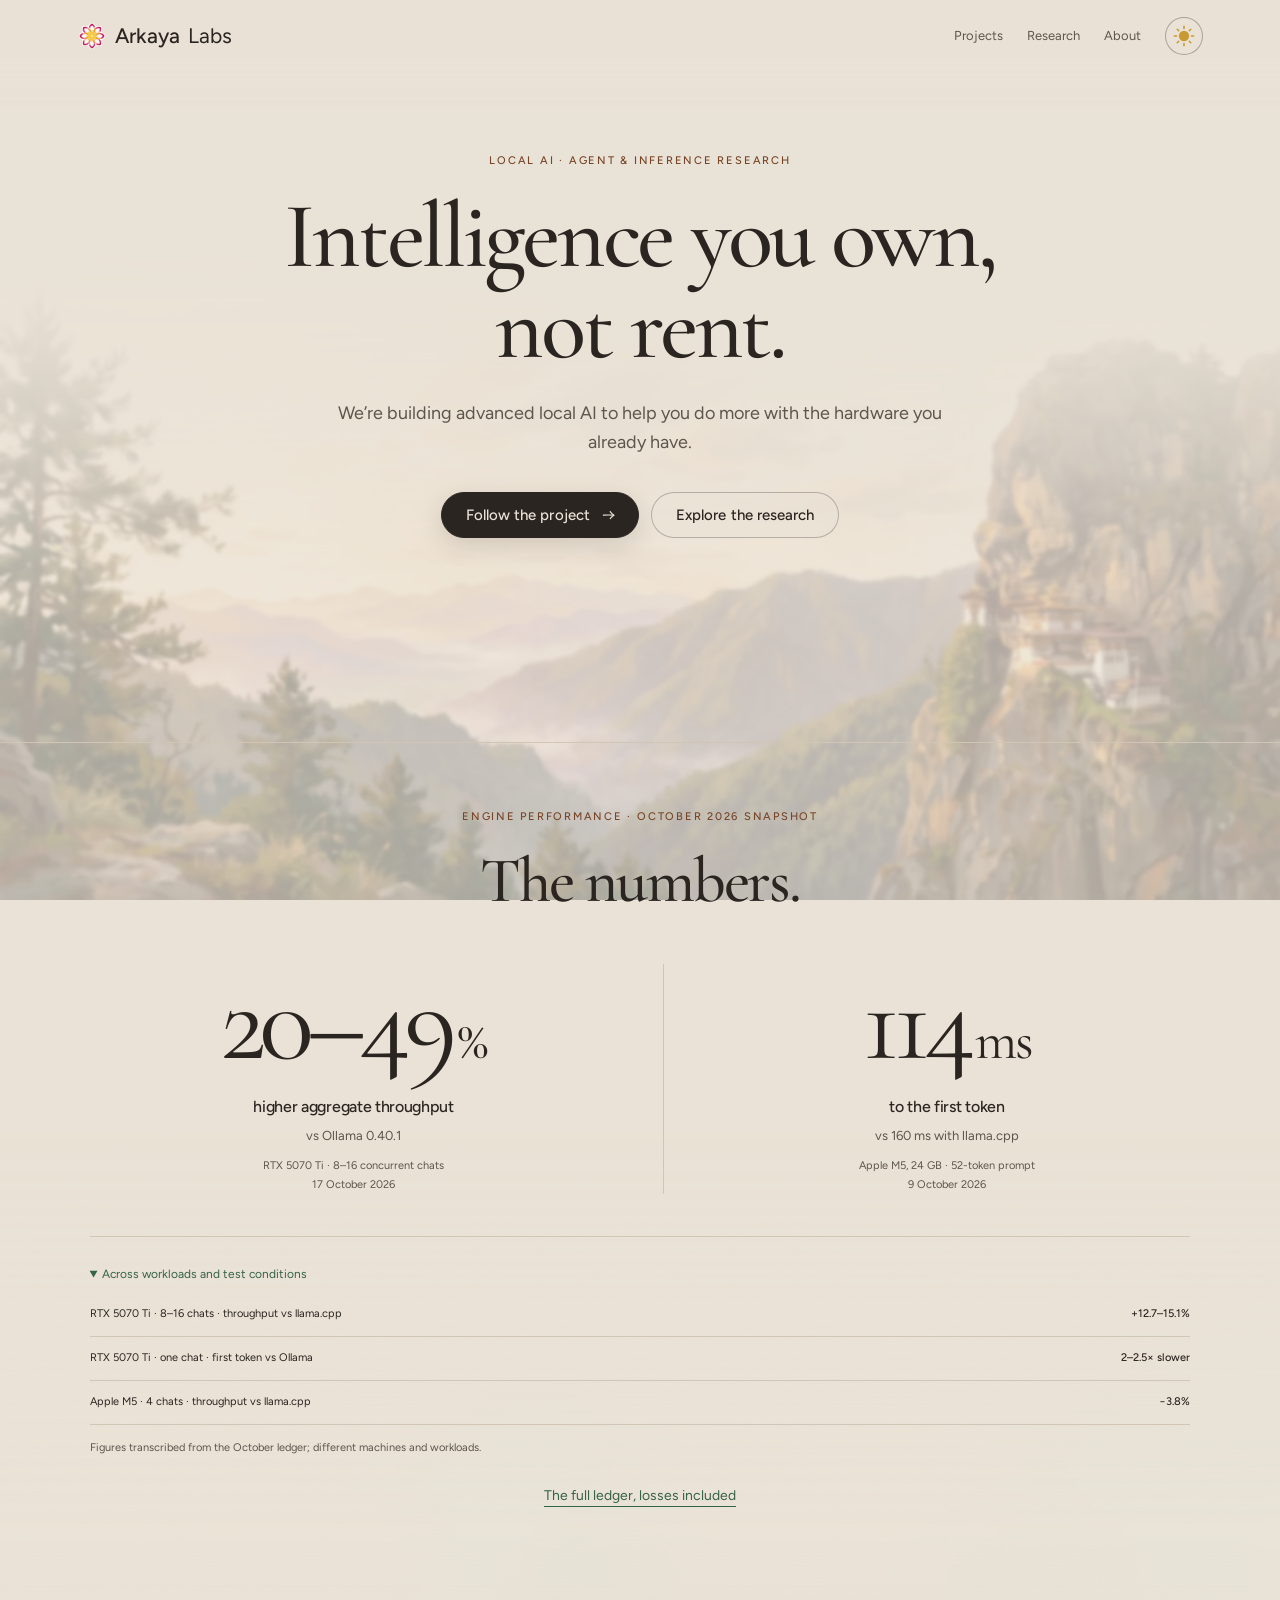
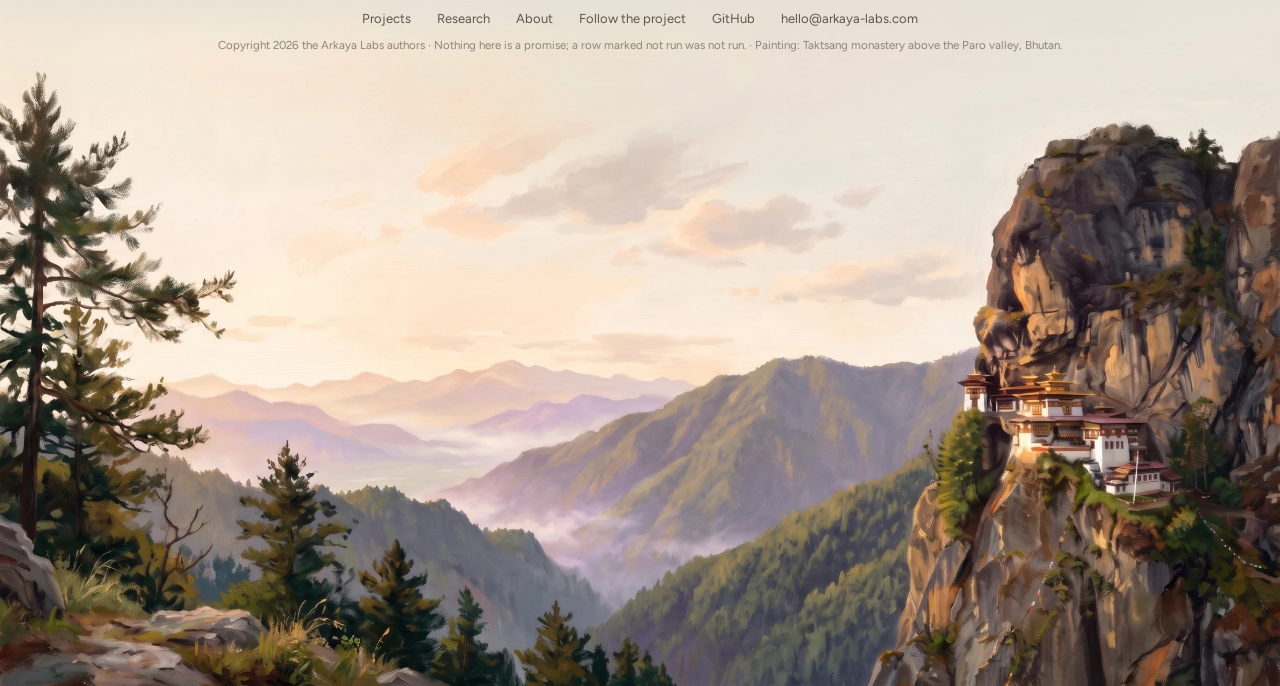
==== index.html @ a589c0db "The arkaya-labs.com site" ====
<!doctype html>
<html lang="en" class="page-paro">
<head>
<meta charset="utf-8">
<meta name="viewport" content="width=device-width,initial-scale=1">
<meta name="theme-color" content="#f3ebdc">
<meta name="description" content="Arkaya Labs builds efficient, advanced local AI: Iris, a personal agent, and vivace, the engine that runs it on the computer you already own.">
<title>Arkaya Labs — Intelligence you own, not rent.</title>
<link rel="icon" href="assets/favicon.svg" type="image/svg+xml">
<link rel="preconnect" href="https://fonts.googleapis.com">
<link rel="preconnect" href="https://fonts.gstatic.com" crossorigin>
<link href="https://fonts.googleapis.com/css2?family=Cormorant+Garamond:wght@400;500;600&family=Figtree:wght@400;500;600&family=JetBrains+Mono:wght@400;500&display=swap" rel="stylesheet">
<script src="theme.js"></script>
<link rel="preload" as="image" href="assets/paro.small.webp">
<link rel="preload" as="image" href="assets/paro.night.small.webp">
<link rel="stylesheet" href="styles.css">
<script src="site.js" defer></script>
</head>
<body>
<div id="arkaya-site">
<div class="ark-page">
<div class="ark-landscape" aria-hidden="true"><div class="ark-landscape-image ark-landscape-day"></div><div class="ark-landscape-image ark-landscape-night"></div></div>
<div class="ark-wash" aria-hidden="true"></div>
<div class="ark-content">
<header class="ark-header">
  <a class="ark-brand" href="index.html" aria-label="Arkaya Labs, home"><span class="mkw"><img class="mk light" src="assets/mark.svg" alt=""><img class="mk dark" src="assets/mark-dark.svg" alt=""></span>Arkaya <span>Labs</span></a>
  <nav aria-label="Site"><a href="projects.html">Projects</a><a href="research.html">Research</a><a href="about.html">About</a><button class="theme" id="theme" type="button" aria-pressed="false" aria-label="Switch to dark mode"><svg viewBox="0 0 24 24" aria-hidden="true"><defs><mask id="bite"><rect width="24" height="24" fill="#fff"/><circle class="bite" cx="30" cy="4" r="7" fill="#000"/></mask></defs><g class="rays" stroke-linecap="round" fill="none"><path d="M12 1.5v2.4M12 20.1v2.4M1.5 12h2.4M20.1 12h2.4M4.6 4.6l1.7 1.7M17.7 17.7l1.7 1.7M19.4 4.6l-1.7 1.7M6.3 17.7l-1.7 1.7"/></g><circle class="disc" cx="12" cy="12" r="5.6" mask="url(#bite)"/></svg></button></nav>
</header>
<main>
<section class="ark-hero" id="ark-top">
  <div class="ark-hero-main">
    <div class="ark-eyebrow">LOCAL AI · AGENT &amp; INFERENCE RESEARCH</div>
    <h1>Intelligence you own,<br class="br-wide"> not rent.</h1>
    <p class="ark-intro">We’re building advanced local AI to help you do more with the hardware you already have.</p>
    <div class="ark-cta ark-cta-home"><a class="btn" href="projects.html#follow">Follow the project<svg class="btn-arrow" viewBox="0 0 24 24" aria-hidden="true"><path d="M4.5 12.2c4.4-.3 9-.3 13.8 0"/><path d="M13.6 7.4c1.4 1.9 3 3.5 4.9 4.8-1.9 1.2-3.5 2.8-4.9 4.6"/></svg></a><a class="btn ghost" href="research.html">Explore the research</a></div>
  </div>
</section>
<section class="ark-benchmarks" id="ark-performance" aria-labelledby="ark-performance-title">
  <div class="ark-eyebrow">ENGINE PERFORMANCE · OCTOBER 2026 SNAPSHOT</div>
  <h2 id="ark-performance-title">The numbers.</h2>
  <div class="ark-metrics">
    <div class="ark-metric">
      <div class="ark-value">20–49<span>%</span></div>
      <h3>higher aggregate throughput</h3>
      <p>vs Ollama 0.40.1</p>
      <div class="ark-condition">RTX 5070 Ti · 8–16 concurrent chats<br>17 October 2026</div>
    </div>
    <div class="ark-metric">
      <div class="ark-value">114<span>ms</span></div>
      <h3>to the first token</h3>
      <p>vs 160 ms with llama.cpp</p>
      <div class="ark-condition">Apple M5, 24 GB · 52-token prompt<br>9 October 2026</div>
    </div>
  </div>
  <details class="ark-conditions" open>
    <summary class="cursor-interaction">Across workloads and test conditions</summary>
    <div class="ark-result-row"><span>RTX 5070 Ti · 8–16 chats · throughput vs llama.cpp</span><strong>+12.7–15.1%</strong></div>
    <div class="ark-result-row"><span>RTX 5070 Ti · one chat · first token vs Ollama</span><strong>2–2.5× slower</strong></div>
    <div class="ark-result-row"><span>Apple M5 · 4 chats · throughput vs llama.cpp</span><strong>−3.8%</strong></div>
    <p class="ark-data-note">Figures transcribed from the October ledger; different machines and workloads.</p>
  </details>
  <a class="ark-more" href="research.html#ledger">The full ledger, losses included</a>
</section>
</main>
<footer class="ark-imprint">
  <a href="projects.html">Projects</a><a href="research.html">Research</a><a href="about.html">About</a><a href="projects.html#follow">Follow the project</a><a href="https://github.com/arkaya-labs">GitHub</a><a href="mailto:hello@arkaya-labs.com">hello@arkaya-labs.com</a>
  <p class="fine">Copyright 2026 the Arkaya Labs authors · Nothing here is a promise; a row marked not run was not run. · Painting: Taktsang monastery above the Paro valley, Bhutan.</p>
</footer>
<section class="ark-reveal" aria-label="Taktsang monastery above the Paro valley, Bhutan">
  <div class="ark-lead" aria-hidden="true"></div>
  <div class="ark-painting-pair">
    <img class="ark-final-painting ark-painting-day" src="assets/paro.webp" width="2576" height="1438" alt="A painting of Taktsang monastery clinging to a cliff above the Paro valley in Bhutan, pine forest and morning mist below, in soft daylight" loading="lazy" decoding="async" data-live="paro">
    <img class="ark-final-painting ark-painting-night" src="assets/paro.night.webp" width="2576" height="1438" alt="The same valley under a full moon, the monastery's windows lit and a river shining through the mist" loading="lazy" decoding="async" aria-hidden="true">
  </div>
</section>
</div>
</div>
</div>
</body>
</html>
---- styles.css ----
/* Arkaya Labs, take 10: take 7's layout and dimensions, take 9's UI and day/night machinery, three pages.
   One clock (--dusk) and one curve (--ease) turn everything between day and night. */
:root {
  color-scheme: light;
  --ark-paper: #f3ebdc;
  --ark-ink: #2a2521;
  --ark-muted: #5e554b;
  --ark-green: #356345;
  --ark-line: #d8cbb9;
  --ark-app: #fbf7ef;
  --ark-demo-scale: .85;
  --ark-sidebar: #eee6d8;
  --ark-current: #dedfc8;
  --ark-bubble: #eee7da;
  --ark-composer: #fffaf2;
  --ark-eyebrow: #784527;
  --ark-header: rgba(243,235,220,.89);
  --ark-hover: #e7ebdd;
  --dusk: 3.2s;
  --ease: cubic-bezier(.65,0,.35,1);
  --ink: var(--ark-ink);
  --paper: var(--ark-paper);
  --gold: #c99a33;
  /* take 9 tokens, used by its components below */
  --ink-2: var(--ark-muted); --ink-3: #8d8477; --rule: #dacfbd;
  --tile: #241e1a; --tile-ink: #f1e9da; --tile-ink-2: #b3a896; --tile-rule: #3a322b;
  --lotus: #b8275a; --keep: #3c7f55; --lose: #b8275a; --notrun: #8d8477;
  --display: 'Cormorant Garamond', Georgia, serif;
  --text: Figtree, Arial, sans-serif;
  --mono: 'JetBrains Mono', ui-monospace, SFMono-Regular, Menlo, monospace;
}
* { box-sizing: border-box; }
html { background: var(--ark-paper); scroll-padding-top: 90px; }
body { margin: 0; color: var(--ark-ink); font-family: Figtree, Arial, sans-serif; overflow-x: clip; }
button { font: inherit; color: inherit; cursor: pointer; }
button:focus-visible, summary:focus-visible { outline: 2px solid var(--ark-green); outline-offset: 5px; }
button { -webkit-tap-highlight-color: transparent; }
button, img { max-width: 100%; }
[hidden] { display: none !important; }
h1, h2, h3, p { margin: 0; }
h1, h2, h3 { color: var(--ark-ink); font-family: 'Cormorant Garamond', Georgia, serif; font-weight: 500; letter-spacing: -.035em; }
p { color: var(--ark-muted); }
.ark-page { position: relative; isolation: isolate; }
.ark-landscape, .ark-wash { position: fixed; inset: 0; pointer-events: none; }
.ark-landscape { transform: translateZ(0); }  /* its own GPU layer: scrolling never repaints the backdrop */
.ark-landscape { z-index: -2; }  /* the blur is baked into the *.small.webp backdrops: no live filter */
.ark-landscape-image {
  position: absolute; bottom: 0; width: 100%; aspect-ratio: 2576 / 1438;
  background: center bottom / 100% auto no-repeat;
  mask-image: linear-gradient(to bottom, transparent, #000 35%);
  -webkit-mask-image: linear-gradient(to bottom, transparent, #000 35%);
}
.ark-wash { z-index: -1; background: var(--ark-paper); opacity: .73; }
.ark-header {
  position: sticky; top: 0; z-index: 10; height: 72px; padding: 0 6%;
  display: flex; align-items: center; justify-content: space-between; gap: 16px;
  background: var(--ark-header);
  border-bottom: 1px solid var(--ark-line);
}
.ark-brand { padding: 6px 0; display: flex; align-items: center; gap: 8px; background: none; border: 0; font-size: 21px; font-weight: 500; white-space: nowrap; text-decoration: none; color: var(--ark-ink); }
.ark-brand .mkw { width: 30px; height: 30px; }
.ark-brand span { font-weight: 400; }
nav { display: flex; gap: 24px; }
nav a { padding: 12px 0; font-size: 13px; color: var(--ark-muted); text-decoration: none; white-space: nowrap; }
nav a:hover, nav a[aria-current] { color: var(--ark-ink); }
nav a[aria-current] { box-shadow: inset 0 -1.5px 0 var(--ark-green); }
.ark-hero { min-height: max(490px, calc(100svh - 230px)); padding: 80px 6% 90px; text-align: center; }
.ark-hero-main { max-width: 1100px; margin: auto; }
.ark-eyebrow { color: var(--ark-eyebrow); font-size: 11px; line-height: 1.7; letter-spacing: .16em; font-weight: 500; margin-bottom: 20px; }
h1 { font-size: clamp(54px, 7.3vw, 106px); line-height: .98; }
.ark-intro { max-width: 650px; margin: 25px auto 0; font-size: 18px; line-height: 1.6; }
.ark-demos { --ark-demo-width: calc((min(100vw,1400px) - 14vw) * .95 * var(--ark-demo-scale)); max-width: 1400px; margin: 0 auto; padding: 0 7% 100px; scroll-margin-top: 100px; }
.ark-gallery-nav { display: flex; align-items: center; justify-content: center; gap: 30px; flex-wrap: wrap; margin-bottom: 22px; }
.ark-task-tabs { display: flex; justify-content: center; gap: 30px; flex-wrap: wrap; }
.ark-task-tabs button { background: none; border: 0; border-bottom: 2px solid transparent; padding: 12px 0; font-size: 14px; white-space: nowrap; }
.ark-task-tabs button[aria-pressed=true] { border-bottom-color: var(--ark-green); color: var(--ark-green); }
.ark-task-tabs button:hover { color: var(--ark-green); }
.ark-carousel { position: relative; width: 100vw; margin-inline: calc(50% - 50vw); }
.ark-track {
  position: relative; display: flex; align-items: stretch; gap: clamp(18px,2vw,40px);
  overflow-x: auto; overflow-y: hidden; padding: 20px calc((100% - var(--ark-demo-width))/2) 32px;
  scroll-snap-type: x mandatory; overscroll-behavior-x: contain; scrollbar-width: none;
  touch-action: pan-x pan-y pinch-zoom; cursor: grab;
}
.ark-track::-webkit-scrollbar { display: none; }
.ark-track.is-dragging { scroll-snap-type: none; cursor: grabbing; user-select: none; }
.ark-slide { position: relative; flex: 0 0 var(--ark-demo-width); min-width: 0; min-height: calc(560px * var(--ark-demo-scale)); aspect-ratio: 16/10; scroll-snap-align: center; opacity: .2; transform: scale(.94); transform-origin: center; }
.ark-slide.is-active { opacity: 1; transform: none; }
.ark-carousel::before,.ark-carousel::after { content: ''; position: absolute; z-index: 2; top: 0; bottom: 0; width: clamp(22px,4vw,100px); pointer-events: none; }
.ark-carousel::before { left: 0; background: linear-gradient(to right,var(--ark-paper),transparent); }
.ark-carousel::after { right: 0; background: linear-gradient(to left,var(--ark-paper),transparent); }
.ark-arrows { position: absolute; inset: 20px 0 32px; z-index: 3; display: flex; align-items: center; justify-content: space-between; padding-inline: clamp(12px,1.3vw,30px); pointer-events: none; }
.ark-arrows button {
  display: grid; place-items: center; flex: 0 0 44px; width: 44px; height: 44px; pointer-events: auto;
  padding: 0; border: 1px solid var(--ark-line); border-radius: 50%;
  background: var(--ark-app); font-family: Arial, sans-serif; font-size: 23px;
  line-height: 1; letter-spacing: 0; transition: background-color .15s, border-color .15s;
}
.ark-arrows button span { display: block; line-height: 1; transform: translateY(-1px); }
.ark-arrows button:hover { background: var(--ark-hover); border-color: #a9b79d; }
.ark-media-stage { position: relative; height: 100%; touch-action: pan-x pan-y pinch-zoom; }
.ark-app {
  display: grid; grid-template-columns: 180px minmax(0,1fr); height: 100%; min-height: 0;
  background: var(--ark-app); border: 1px solid var(--ark-line); border-radius: 14px; overflow: hidden;
  box-shadow: 0 18px 48px rgba(69,48,22,.12), 0 3px 7px rgba(69,48,22,.06);
}
.ark-sidebar { position: relative; padding: 28px 16px; background: var(--ark-sidebar); border-right: 1px solid var(--ark-line); font-size: 12px; }
.ark-app-brand { font-size: 23px; font-weight: 500; margin: 0 8px 28px; }
.ark-new { padding: 12px 10px; background: var(--ark-app); border-radius: 7px; margin-bottom: 20px; }
.ark-sidebar-item { padding: 11px; margin-bottom: 3px; border-radius: 6px; }
.ark-current { background: var(--ark-current); }
.ark-sidebar-note { position: absolute; bottom: 22px; left: 27px; color: var(--ark-muted); font-size: 11px; }
.ark-conversation { display: flex; flex-direction: column; min-width: 0; padding: 28px 32px; }
.ark-app-top { display: flex; justify-content: space-between; align-items: center; gap: 10px; font-size: 18px; font-weight: 500; }
.ark-status { color: var(--ark-green); font-size: 12px; white-space: nowrap; }
.ark-status span { padding: 0 4px; }
.ark-attachment { font-size: 11px; color: var(--ark-muted); margin: 26px 0 16px; }
.ark-user-message { align-self: flex-end; max-width: 90%; padding: 13px 16px; background: var(--ark-bubble); border-radius: 12px; font-size: 14px; line-height: 1.5; }
.ark-assistant-label { color: var(--ark-green); font-size: 13px; margin: 25px 0 12px; }
.ark-activity { flex: 1; min-height: 145px; padding-left: 17px; border-left: 2px solid var(--ark-line); }
.ark-activity-title { font-size: 14px; font-weight: 500; margin: 2px 0 10px; }
.ark-demo-motion { display: block; width: 100%; max-width: 600px; height: auto; aspect-ratio: 600/144; object-fit: contain; object-position: left; }
.ark-activity-detail { font-size: 11px; color: var(--ark-muted); margin: 11px 0; }
.ark-composer { display: flex; align-items: center; gap: 12px; padding: 13px 16px; margin-top: 22px; border: 1px solid var(--ark-line); border-radius: 28px; background: var(--ark-composer); font-size: 13px; color: var(--ark-muted); }
.ark-composer span:last-child { margin-left: auto; color: var(--ark-green); font-size: 19px; }
.ark-recording { display: block; width: 100%; height: 100%; aspect-ratio: 16/10; object-fit: contain; background: var(--ark-app); border-radius: 14px; box-shadow: 0 18px 48px rgba(69,48,22,.12); }
.ark-video-start { position: absolute; inset: 50% auto auto 50%; transform: translate(-50%,-50%); padding: 12px 20px; background: var(--ark-app); border: 1px solid var(--ark-line); border-radius: 7px; }
.ark-caption { text-align: center; max-width: 700px; margin: 29px auto 0; }
.ark-caption h3 { font-size: 31px; line-height: 1.15; }
.ark-caption p { font-size: 14px; line-height: 1.6; margin-top: 10px; }
.ark-preview-note { text-align: center; color: var(--ark-muted); font-size: 11px; line-height: 1.6; margin-top: 17px; }
.ark-motion-toggle { display: block; margin: 9px auto 0; border: 0; border-bottom: 1px solid currentColor; padding: 3px 0; background: none; font-size: 11px; color: var(--ark-muted); }
.ark-benchmarks { max-width: 1400px; margin: 0 auto; padding: 65px 7% 82px; border-top: 1px solid rgba(137,117,84,.3); text-align: center; scroll-margin-top: 90px; }
h2 { font-size: clamp(42px,5vw,66px); line-height: 1.05; }
.ark-metrics { display: grid; grid-template-columns: 1fr 1fr; gap: 45px; margin-top: 50px; }
.ark-metric + .ark-metric { border-left: 1px solid var(--ark-line); padding-left: 40px; }
.ark-value { font-family: 'Cormorant Garamond',Georgia,serif; font-size: clamp(80px,9vw,130px); line-height: 1; letter-spacing: -.06em; white-space: nowrap; margin-bottom: 18px; }
.ark-value span { font-size: .48em; margin-left: 6px; letter-spacing: -.04em; }
.ark-metric h3 { font-family: Figtree,Arial,sans-serif; font-size: 16px; letter-spacing: -.02em; }
.ark-metric p { font-size: 13px; line-height: 1.5; margin: 10px 0; }
.ark-condition { color: var(--ark-muted); font-size: 11px; line-height: 1.75; }
.ark-conditions { text-align: left; margin-top: 42px; padding-top: 18px; border-top: 1px solid var(--ark-line); font-size: 11px; line-height: 1.7; }
.ark-conditions summary { color: var(--ark-green); font-size: 12px; padding: 9px 0; cursor: pointer; }
.ark-result-row { display: flex; justify-content: space-between; gap: 20px; padding: 12px 0; border-bottom: 1px solid var(--ark-line); }
.ark-result-row strong { font-weight: 500; white-space: nowrap; }
.ark-data-note { font-size: 11px; line-height: 1.7; margin-top: 14px; }
/* Preserve the wide view on every screen: no cover crop or fixed-height zoom. */
.ark-reveal { position: relative; margin: 0; padding: 0; line-height: 0; }
.ark-painting-pair {
  position: relative;
  mask-image: linear-gradient(to bottom, transparent 0%, rgba(0,0,0,.72) 16%, #000 35%);
  -webkit-mask-image: linear-gradient(to bottom, transparent 0%, rgba(0,0,0,.72) 16%, #000 35%);
}
.ark-final-painting { display: block; width: 100%; height: auto; object-fit: contain; }
.ark-painting-night { position: absolute; inset: 0; height: 100%; opacity: 0; }

.ark-sr-only { position: absolute; width: 1px; height: 1px; padding: 0; margin: -1px; overflow: hidden; clip-path: inset(50%); white-space: nowrap; border: 0; }
@media(min-width:1700px) { .ark-hero { padding-top: 110px; } }
/* Slightly smaller laptop frame; restrained growth on wider browser windows.
   Explicit width avoids viewport-relative padding shrinking a capped demo. */
@media(min-width:1600px) {
  .ark-demos { --ark-demo-width: calc(clamp(1120px,calc(80vw - 160px),1900px) * var(--ark-demo-scale)); width: var(--ark-demo-width); max-width: none; padding-inline: 0; }
  .ark-app { grid-template-columns: clamp(180px,11.25vw,288px) minmax(0,1fr); }
  .ark-sidebar { padding: clamp(28px,1.75vw,44px) clamp(16px,1vw,25px); font-size: clamp(12px,.75vw,17px); }
  .ark-app-brand { font-size: clamp(23px,1.4375vw,32px); }
  .ark-sidebar-item { padding: clamp(11px,.6875vw,16px); }
  .ark-sidebar-note { font-size: clamp(11px,.6875vw,14px); }
  .ark-conversation { padding: clamp(28px,1.75vw,44px) clamp(32px,2vw,51px); }
  .ark-app-top { font-size: clamp(18px,1.125vw,28px); }
  .ark-status { font-size: clamp(12px,.75vw,17px); }
  .ark-attachment,.ark-activity-detail { font-size: clamp(11px,.6875vw,15px); }
  .ark-user-message,.ark-activity-title { font-size: clamp(14px,.875vw,20px); }
  .ark-assistant-label,.ark-composer { font-size: clamp(13px,.8125vw,18px); }
  .ark-demo-motion { max-width: clamp(600px,37.5vw,960px); }
  .ark-task-tabs { gap: clamp(30px,1.875vw,48px); }
  .ark-task-tabs button { font-size: clamp(14px,.875vw,17px); }
  .ark-arrows button { width: clamp(40px,2.5vw,48px); height: clamp(40px,2.5vw,48px); flex-basis: clamp(40px,2.5vw,48px); font-size: clamp(23px,1.4375vw,29px); }
  .ark-caption h3 { font-size: clamp(31px,1.9375vw,40px); }
  .ark-caption p { font-size: clamp(14px,.875vw,17px); }
}
@media(max-width:760px) {
  .ark-header { height: 64px; padding: 0 5%; }
  .ark-brand { font-size: 17px; gap: 5px; }
  .ark-brand .mkw { width: 25px; height: 25px; }
  nav { gap: 15px; }
  nav a { font-size: 12px; }
  .ark-hero { min-height: max(470px,calc(100svh - 240px)); padding: 70px 6% 75px; }
  .ark-hero .ark-eyebrow { max-width: 280px; margin: 0 auto 20px; font-size: 10px; }
  .ark-intro { max-width: 500px; font-size: 15px; }
  .ark-intro br { display: none; }
  .ark-demos { --ark-demo-width: 82vw; padding: 0 6% 80px; }
  .ark-track { gap: 14px; }
  .ark-slide { min-height: 500px; }
  .ark-arrows { padding-inline: 6px; }
  .ark-gallery-nav { gap: 10px 22px; }
  .ark-task-tabs { gap: 19px; }
  .ark-task-tabs button { font-size: 12px; }
  .ark-arrows button { width: 44px; height: 44px; flex-basis: 44px; }
  .ark-app { grid-template-columns: 1fr; }
  .ark-sidebar { display: none; }
  .ark-conversation { padding: 23px 20px; }
  .ark-demo-motion { min-height: 105px; }
  .ark-caption h3 { font-size: 28px; }
  .ark-benchmarks { padding: 55px 6% 60px; }
  .ark-metrics { gap: 30px; }
  .ark-metric + .ark-metric { padding-left: 25px; }
  .ark-value { font-size: 82px; }
}
@media(max-width:650px) {
  .ark-metrics { grid-template-columns: 1fr; gap: 32px; margin-top: 35px; }
  .ark-metric + .ark-metric { padding: 30px 0 0; border-left: 0; border-top: 1px solid var(--ark-line); }
  .ark-value { font-size: 100px; }
  .ark-result-row { flex-direction: column; gap: 4px; }
  .ark-task-tabs { gap: 15px; }
  .ark-user-message { max-width: 100%; font-size: 13px; }
}
@media(prefers-reduced-motion:reduce) {
  *, *::before, *::after { scroll-behavior: auto !important; transition: none !important; }
}

/* Take 9's theme control; take 7's structure and dimensions remain above. */
.theme{display:grid;place-items:center;width:38px;height:38px;border-radius:50%;border:1px solid color-mix(in srgb,var(--ink) 35%,transparent);background:color-mix(in srgb,var(--paper) 55%,transparent);padding:0;margin:0;cursor:pointer;flex:none;color:var(--ink)}
.theme:hover{border-color:var(--ink)}
.theme svg{width:22px;height:22px;display:block;overflow:visible;transform:rotate(0deg);transition:transform var(--dusk) var(--ease)}
.theme .disc{fill:var(--gold)}
.theme .bite{cx:30px;cy:4px;transition:cx var(--dusk) var(--ease),cy var(--dusk) var(--ease)}
.theme .rays{stroke:var(--gold);stroke-width:1.7;transform-origin:12px 12px;transform:scale(1);opacity:1;transition:transform var(--dusk) var(--ease),opacity var(--dusk) var(--ease),stroke var(--dusk) var(--ease)}
.theme[aria-pressed="true"] svg{transform:rotate(25deg)}
.theme[aria-pressed="true"] .disc{fill:var(--ink)}
.theme[aria-pressed="true"] .bite{cx:16.5px;cy:9.5px}
.theme[aria-pressed="true"] .rays{transform:scale(.3);opacity:0}

:root[data-theme="dark"] {
  color-scheme: dark;
  --ark-paper: #0e1322;
  --ark-ink: #ece6d8;
  --ark-muted: #bdb5a6;
  --ark-green: #91c8ac;
  --ark-line: #354158;
  --ark-app: #171e2c;
  --ark-sidebar: #121927;
  --ark-current: #293b3b;
  --ark-bubble: #263144;
  --ark-composer: #1c2838;
  --ark-eyebrow: #d9b382;
  --ark-header: rgba(14,19,34,.89);
  --ark-hover: #2a3c3c;
  --gold: #e2b64e;
  --ink-3: #847d72; --rule: #283152;
  --tile: #090c17; --tile-ink: #ece6d8; --tile-ink-2: #a9a294; --tile-rule: #232a42;
  --lotus: #ec6a9c; --keep: #6fbf8a; --lose: #ec6a9c;
}
nav { align-items: center; }
.ark-landscape-night { opacity: 0; }
:root[data-theme="dark"] .ark-landscape-night,
:root[data-theme="dark"] .ark-painting-night { opacity: 1; }
.ark-landscape-night, .ark-painting-night { transition: opacity var(--dusk) var(--ease); }
html, body, h1, h2, h3, p, .ark-header, .ark-wash, .ark-eyebrow,
.ark-arrows button, .ark-app, .ark-sidebar, .ark-new, .ark-current,
.ark-user-message, .ark-composer, .ark-status, .ark-attachment,
.ark-assistant-label, .ark-activity, .ark-activity-detail, .ark-sidebar-note,
.ark-preview-note, .ark-motion-toggle, .ark-condition, .ark-conditions,
.ark-result-row, .ark-metric, .ark-benchmarks, .ark-task-tabs button,
.ark-video-start, .ark-recording, .theme {
  transition: color var(--dusk) var(--ease), background-color var(--dusk) var(--ease), border-color var(--dusk) var(--ease);
}
:root.still *, :root.still *::before, :root.still *::after { transition: none !important; }
@media(max-width:420px) {
  .ark-header { gap: 10px; padding-inline: 4%; }
  .ark-header nav { gap: 12px; }
  .ark-brand { font-size: 18px; gap: 5px; }
  .ark-brand .mkw { width: 26px; height: 26px; }
  .theme { width: 36px; height: 36px; }
}
@media(prefers-reduced-motion:reduce) {
  *, *::before, *::after { transition: none !important; }
}

/* ───────────────────────── Take 10 additions ───────────────────────── */
html { scroll-behavior: smooth; }
a { color: inherit; text-decoration-thickness: 1px; text-underline-offset: .18em; }
code { font-family: var(--mono); font-size: .82em; }
.num { font-variant-numeric: tabular-nums; }

/* Each page has its own painting pair: Paro (home), Ellora (projects), Delphi (research), Chittorgarh (about). */
.page-paro    .ark-landscape-day   { background-image: url('assets/paro.small.webp'); }
.page-paro    .ark-landscape-night { background-image: url('assets/paro.night.small.webp'); }
.page-delphi  .ark-landscape-day   { background-image: url('assets/delphi.small.webp'); }
.page-delphi  .ark-landscape-night { background-image: url('assets/delphi.night.small.webp'); }
.page-chittor .ark-landscape-day   { background-image: url('assets/chittor.small.webp'); }
.page-chittor .ark-landscape-night { background-image: url('assets/chittor.night.small.webp'); }
.page-ellora  .ark-landscape-day   { background-image: url('assets/ellora.small.webp'); }
.page-ellora  .ark-landscape-night { background-image: url('assets/ellora.night.small.webp'); }
/* the closing painting: take 9's living canvas sits over the two stills once WebGL has drawn a frame */
.ark-live { position: absolute; inset: 0; width: 100%; height: 100%; opacity: 0; transition: opacity 1.2s ease; }
.ark-live.on { opacity: 1; }

/* Header: take 9's brand (the mark swaps to its dark-paper version at night) and page links, in take 7's bar. */
.ark-brand .mkw { position: relative; display: block; flex: none; }
.ark-brand .mk { position: absolute; inset: 0; width: 100%; height: 100%; transition: opacity var(--dusk) var(--ease); }
.ark-brand .mk.dark { opacity: 0; }
:root.night .ark-brand .mk.light { opacity: 0; }
:root.night .ark-brand .mk.dark { opacity: 1; }
.ark-header { transition: border-color .3s ease, background-color var(--dusk) var(--ease); }
nav a { transition: color .2s ease; }

/* Hero additions: the mission line and take 9's buttons. */
.ark-intro b { color: var(--ark-ink); font-weight: 500; }
.ark-mission { margin: 16px auto 0; font-size: 18px; color: var(--ark-ink); }
.ark-cta { display: flex; gap: 10px; margin-top: 30px; flex-wrap: wrap; justify-content: center; }
.btn { display: inline-block; padding: 10px 18px; border-radius: 999px; font-size: 14.5px; font-weight: 500; text-decoration: none; border: 1px solid var(--ark-ink); background: var(--ark-ink); color: var(--ark-paper); cursor: pointer; font-family: var(--text); }
.btn.ghost { background: transparent; color: var(--ark-ink); border-color: color-mix(in srgb, var(--ark-ink) 45%, transparent); }
.btn.ghost:hover { border-color: var(--ark-ink); }
.ark-hero.short { min-height: max(400px, calc(62svh - 72px)); }

/* Sections in take 7's rhythm: a centered head, then the content. */
.ark-section { max-width: 1240px; margin: 0 auto; padding: 72px 6% 88px; border-top: 1px solid rgba(137,117,84,.3); scroll-margin-top: 90px; }
.ark-section.first { border-top: 0; padding-top: 0; }
.ark-head { text-align: center; max-width: 780px; margin: 0 auto 48px; }
.ark-head .lede { margin: 16px auto 0; }
.lede { color: var(--ark-muted); font-size: 17px; line-height: 1.6; max-width: 56ch; }
.ark-more { display: inline-block; margin-top: 26px; color: var(--ark-green); font-size: 14px; text-decoration: none; border-bottom: 1px solid currentColor; padding-bottom: 2px; }
.ark-benchmarks .ark-more { margin-top: 30px; }

/* Products (take 9) */
.products { display: grid; }
.product { display: grid; grid-template-columns: minmax(0,5fr) minmax(0,7fr); gap: clamp(28px,5vw,72px); padding: clamp(34px,4vw,52px) 0; border-top: 1px solid color-mix(in srgb, var(--ark-ink) 55%, transparent); align-items: start; scroll-margin-top: 90px; }
.product .kind { display: block; font-family: var(--mono); font-size: 11px; letter-spacing: .12em; text-transform: uppercase; color: var(--ark-eyebrow); margin-bottom: 10px; }
.product h3 { font-size: clamp(34px,3.4vw,46px); line-height: 1.05; }
.product .name p { margin-top: 14px; font-size: 16px; line-height: 1.6; max-width: 40ch; }
.product .name a { display: inline-block; margin-top: 16px; font-size: 15px; font-weight: 500; color: var(--ark-green); }
.spec { margin: 0; padding: 0; display: grid; font-size: 15px; line-height: 1.55; }
.spec div { display: grid; grid-template-columns: 8em minmax(0,1fr); gap: 12px; padding: 10px 0; border-top: 1px solid var(--ark-line); }
.spec div:first-child { border-top: 0; padding-top: 4px; }
.spec dt { color: var(--ink-3); }
.spec dd { margin: 0; color: var(--ark-ink); }

/* The stack (take 9): five painted slabs that arrive condensed as the mark and open out. */
.stackgrid { display: grid; grid-template-columns: minmax(0,7fr) minmax(0,5fr); gap: clamp(28px,5vw,72px); align-items: center; }
.stackfig { position: relative; }
.stack { width: 100%; height: auto; display: block; overflow: visible; --paper: var(--ark-paper); --l0:#F0DFC0; --l1:#E6C4A0; --l2:#CF9470; --l3:#9AA468; --l4:#7A5A42; --edge:#5A4330; --gold:#C99A33; --line:#6B5440; }
:root.night .stack { --l0:#55608A; --l1:#44507A; --l2:#6E5A6A; --l3:#4F6A5E; --l4:#3C3448; --edge:#C9C0B0; --gold:#E2B64E; --line:#9A94A8; }
.stack .top { stroke: var(--edge); stroke-width: 1.2; transition: fill var(--dusk) var(--ease), stroke var(--dusk) var(--ease); }
.stack .side { stroke: var(--edge); stroke-width: 1; transition: fill var(--dusk) var(--ease), stroke var(--dusk) var(--ease); }
.stack .l0 .top{fill:var(--l0)}.stack .l1 .top{fill:var(--l1)}.stack .l2 .top{fill:var(--l2)}.stack .l3 .top{fill:var(--l3)}.stack .l4 .top{fill:var(--l4)}
.stack .l0 .side{fill:color-mix(in srgb,var(--l0) 70%,#000)}.stack .l1 .side{fill:color-mix(in srgb,var(--l1) 70%,#000)}.stack .l2 .side{fill:color-mix(in srgb,var(--l2) 70%,#000)}.stack .l3 .side{fill:color-mix(in srgb,var(--l3) 70%,#000)}.stack .l4 .side{fill:color-mix(in srgb,var(--l4) 70%,#000)}
.stack .side.right { filter: brightness(.86); }
.stack .brush { stroke: #fff; stroke-opacity: .22; stroke-width: 5; stroke-linecap: round; }
.stack .l4 .brush, .stack .l3 .brush { stroke-opacity: .14; }
.stack .inner { fill: none; stroke: var(--gold); stroke-width: 1.4; stroke-dasharray: 3 4; }
.stack .tie, .stack .spine { stroke: var(--line); stroke-width: 1.2; }
.stack .dot { fill: var(--line); }
.stack .loop { stroke: var(--line); stroke-width: 1.6; stroke-dasharray: 480; stroke-dashoffset: 480; transition: stroke-dashoffset 1.6s var(--ease) 1s, stroke var(--dusk) var(--ease); }
.stack.open .loop { stroke-dashoffset: 0; }
.stack .name { font: 600 17px var(--text); fill: var(--ark-ink); letter-spacing: -.01em; }
.stack .meta { font: 400 12.5px var(--mono); fill: var(--ink-3); letter-spacing: .02em; }
.stack .slab { transition: transform .9s var(--ease), opacity .7s var(--ease); will-change: transform; transform-origin: 250px 0; opacity: 0; }
.stack .slab .name, .stack .slab .meta, .stack .slab .tie, .stack .slab .spine, .stack .slab .dot { opacity: 0; transition: opacity .8s var(--ease), fill var(--dusk) var(--ease), stroke var(--dusk) var(--ease); }
.stack.open .slab .name, .stack.open .slab .meta, .stack.open .slab .tie, .stack.open .slab .spine, .stack.open .slab .dot { opacity: 1; }
.stack .l0{transform:translate(0,100px) scale(.55)}.stack .l1{transform:translate(0,200px) scale(.55)}.stack .l2{transform:translate(0,300px) scale(.55)}.stack .l3{transform:translate(0,400px) scale(.55)}.stack .l4{transform:translate(0,500px) scale(.55)}
.stack .mark { transform: translate(160px,240px) scale(1.8); transform-box: view-box; }
.stack .mark path, .stack .mark circle { transition: fill var(--dusk) var(--ease), stroke var(--dusk) var(--ease); }
.stack .petals { transform-origin: 50px 50px; transform-box: view-box; transition: opacity .7s var(--ease), transform .9s var(--ease); }
.stack.open .petals { opacity: 0; transform: scale(.6) rotate(20deg); }
.stack .sun { transform-origin: 50px 50px; transform-box: view-box; transition: transform 1.1s var(--ease); }
.stack.open .sun { transform: translate(-105.6px,-150px) scale(.75); }
.stack .sunrays { transform-origin: 50px 50px; transform-box: view-box; animation: sunspin 48s linear infinite; }
@keyframes sunspin { to { transform: rotate(360deg); } }
.stack .beam { stroke-width: 2.2; stroke-linecap: round; stroke-dasharray: 520; stroke-dashoffset: 520; opacity: 0; transition: stroke-dashoffset 1s var(--ease), opacity .4s ease, stroke var(--dusk) var(--ease); }
.stack .b0{stroke:var(--gold)}.stack .b1{stroke:color-mix(in srgb,var(--gold) 60%,var(--l1))}.stack .b2{stroke:var(--l2)}.stack .b3{stroke:var(--l3)}.stack .b4{stroke:color-mix(in srgb,var(--l4) 70%,var(--gold))}
.stack.open .beam { stroke-dashoffset: 0; opacity: .55; }
.stack.open .b0{transition-delay:.5s}.stack.open .b1{transition-delay:.65s}.stack.open .b2{transition-delay:.8s}.stack.open .b3{transition-delay:.95s}.stack.open .b4{transition-delay:1.1s}
.stack.open .slab { opacity: 1; }
.stack.open .l0{transform:translate(0,100px) scale(1);transition-delay:1.1s}.stack.open .l1{transform:translate(0,200px) scale(1);transition-delay:1.25s}.stack.open .l2{transform:translate(0,300px) scale(1);transition-delay:1.4s}.stack.open .l3{transform:translate(0,400px) scale(1);transition-delay:1.55s}.stack.open .l4{transform:translate(0,500px) scale(1);transition-delay:1.7s}
.stack.open .slab.off { opacity: .3; }
.stack .slab.off .name { fill: var(--ink-3); }
.fold { position: absolute; right: 0; bottom: -6px; font: 500 13px var(--text); color: var(--ark-muted); background: transparent; border: 1px solid color-mix(in srgb, var(--ark-ink) 30%, transparent); border-radius: 999px; padding: 6px 12px; }
.fold:hover { color: var(--ark-ink); border-color: var(--ark-ink); }
.tabs { display: flex; gap: 4px; flex-wrap: wrap; border-bottom: 1px solid var(--ark-line); margin-bottom: 22px; }
.tabs button { font: 500 15px var(--text); color: var(--ark-muted); background: transparent; border: 0; border-bottom: 2px solid transparent; padding: 8px 10px 10px; margin-bottom: -1px; transition: color .25s ease, border-color .25s ease; }
.tabs button:hover { color: var(--ark-ink); }
.tabs button[aria-selected="true"] { color: var(--ark-green); border-bottom-color: var(--ark-green); }
.tabpane h3 { font-family: var(--text); font-size: 20px; font-weight: 600; letter-spacing: 0; margin-bottom: 10px; }
.tabpane p { font-size: 16px; line-height: 1.6; max-width: 44ch; }
.tabpane .note-line { margin-top: 12px; font-size: 14.5px; color: var(--ink-3); }

/* Research notes (take 9) */
.notes h3 { font-size: 13px; font-family: var(--mono); font-weight: 400; letter-spacing: .12em; text-transform: uppercase; color: var(--ark-eyebrow); padding-bottom: 10px; border-bottom: 1px solid color-mix(in srgb, var(--ark-ink) 55%, transparent); }
.notes h3 + .note { border-top: 0; }
.notes .note + h3 { margin-top: 48px; }
.note { display: grid; grid-template-columns: 12em minmax(0,1fr); gap: 16px 32px; padding: 24px 0; border-top: 1px solid var(--ark-line); }
.note .when { font-family: var(--mono); font-size: 11.5px; letter-spacing: .1em; text-transform: uppercase; color: var(--ink-3); padding-top: 6px; }
.note h4 { margin: 0; font-family: var(--text); font-size: 19px; font-weight: 600; line-height: 1.3; color: var(--ark-ink); }
.note p { font-size: 15.5px; line-height: 1.6; max-width: 66ch; margin-top: 6px; }
.note .take { color: var(--ark-ink); font-weight: 500; }

/* How we work (take 9) */
.rules { display: grid; grid-template-columns: repeat(2,minmax(0,1fr)); gap: 20px 40px; max-width: 980px; margin: 0 auto; }
.rules blockquote { margin: 0; padding: 14px 0 0; border-top: 1px solid var(--ark-line); font-family: var(--display); font-size: 27px; font-weight: 500; line-height: 1.15; color: var(--ark-ink); }

/* The company (take 9) */
.company { display: grid; grid-template-columns: repeat(2,minmax(0,1fr)); gap: 0 clamp(28px,5vw,72px); }
.company div { padding: 24px 0; border-top: 1px solid var(--ark-line); }
.company h3 { font-family: var(--text); font-size: 18px; font-weight: 600; letter-spacing: 0; margin-bottom: 8px; }
.company p { font-size: 15.5px; line-height: 1.6; max-width: 46ch; }
.company p + p { margin-top: 8px; }
.company a { color: var(--ark-ink); }

/* Follow the project (Projects page; layout and form from take 9's early access) */
.register { display: grid; grid-template-columns: minmax(0,5fr) minmax(0,7fr); gap: clamp(28px,5vw,72px); align-items: start; }
.register h2 { font-size: clamp(38px,4.2vw,56px); }
.signup { display: grid; gap: 8px; max-width: 520px; }
.signup label { font-size: 15px; color: var(--ark-muted); }
.signup input[type=email], .signup input[type=text] { font: inherit; font-size: 16px; padding: 10px 12px; border: 1px solid var(--ark-line); border-radius: 8px; background: var(--ark-app); color: var(--ark-ink); margin-bottom: 8px; width: 100%; }
.signup input:focus-visible { outline: 2px solid var(--ark-green); outline-offset: 1px; border-color: var(--ark-ink); }
.signup fieldset { border: 0; padding: 0; margin: 0 0 8px; display: flex; gap: 18px; flex-wrap: wrap; }
.signup legend { font-size: 15px; color: var(--ark-muted); padding: 0; margin-bottom: 6px; }
.signup fieldset label { display: inline-flex; align-items: center; gap: 6px; color: var(--ark-ink); font-size: 16px; }
.signup input[type=checkbox] { accent-color: var(--lotus); width: 16px; height: 16px; }
.signup .btn { justify-self: start; }
.signup .btn[disabled] { opacity: .6; cursor: default; }
.su-msg { font-size: 15px; color: var(--ark-muted); margin: 0; }
.su-msg:empty { display: none; }
.su-msg.ok { color: var(--keep); } .su-msg.err { color: var(--lose); }
.follow-ways { display: grid; gap: 34px; max-width: 520px; }
.follow-way { position: relative; display: grid; gap: 8px; padding-top: 18px; border-top: 1px solid var(--ark-line); }
.follow-way::before { content: ''; position: absolute; top: -1px; left: 0; width: 28px; height: 2px; background: var(--gold); }
.follow-way h3 { font-family: var(--text); font-size: 18px; font-weight: 600; letter-spacing: 0; line-height: 1.3; }
.follow-way > p:not(.su-msg) { font-size: 15px; line-height: 1.6; color: var(--ark-muted); margin: 0 0 8px; }
.follow-way > .btn { justify-self: start; }
.follow-way .btn-arrow path { stroke-linejoin: round; }

/* The seal and the mission (take 9's colophon), centred in take 7's manner just above the closing painting. */
.ark-seal-band { max-width: 1100px; margin: 0 auto; padding: 84px 6% 36px; text-align: center; color: var(--ark-ink); border-top: 1px solid rgba(137,117,84,.3); }
.seal { display: block; width: clamp(150px,15vw,190px); height: auto; margin: 0 auto 28px; color: var(--ark-ink); }
.creed { font-family: var(--display); font-size: clamp(32px,4vw,54px); font-weight: 500; letter-spacing: -.02em; line-height: 1.05; max-width: 17ch; margin: 0 auto; color: var(--ark-ink); text-wrap: balance; }
.motto { font-size: 15px; margin: 14px auto 0; max-width: 48ch; }
.ark-seal-band.major { border-top: 0; padding-top: 24px; padding-bottom: 88px; }
.ark-seal-band.major .seal { width: clamp(270px, 36vw, 440px); max-width: 100%; margin-bottom: 40px; }
.ark-seal-band.major .creed { font-size: clamp(40px,5.4vw,74px); }
.mission-text { max-width: 60ch; margin: 26px auto 0; font-size: 17px; line-height: 1.65; }
.ark-imprint { max-width: 1100px; margin: 0 auto; padding: 22px 6% 34px; display: flex; flex-wrap: wrap; justify-content: center; gap: 8px 26px; font-size: 13px; color: var(--ark-muted); }
.ark-imprint a { text-decoration: none; }
.ark-imprint a:hover { color: var(--ark-ink); text-decoration: underline; }
.ark-imprint .fine { flex-basis: 100%; text-align: center; font-size: 11.5px; color: var(--ink-3); margin-top: 4px; }

/* one clock for everything new that sets its own colour */
.btn, .ark-mission, .lede, .product, .product .kind, .spec div, .spec dt, .spec dd, .note, .note .when, .note h4,
.notes h3, .rules blockquote, .company div, .company h3, .company p,
.signup input, .signup label, .signup legend, .ark-seal-band, .seal, .creed, .motto, .ark-imprint, .ark-more,
.tabs, .tabpane h3, .tabpane p, .fold, .ark-section, .mission-text {
  transition: color var(--dusk) var(--ease), background-color var(--dusk) var(--ease), border-color var(--dusk) var(--ease);
}
:root.still *, :root.still *::before, :root.still *::after { transition: none !important; }

@media (max-width: 900px) {
  .product, .register, .stackgrid { grid-template-columns: 1fr; gap: 20px; }
  .rules, .company { grid-template-columns: 1fr; }
  .note { grid-template-columns: 1fr; gap: 4px; }
  .note .when { padding-top: 0; }
  .stack .name { font-size: 19px; } .stack .meta { font-size: 14px; }
}
@media (max-width: 760px) {
  .ark-section { padding: 56px 6% 64px; }
  .ark-head { margin-bottom: 34px; }
  .ark-mission { font-size: 15px; }
  .spec div { grid-template-columns: 6.5em minmax(0,1fr); }
  .rules blockquote { font-size: 23px; }
}
@media (max-width: 560px) {
  nav a.wide { display: none; }
}
@media (prefers-reduced-motion: reduce) {
  html { scroll-behavior: auto; }
  .ark-live { display: none; }
  .stack .sunrays { animation: none; }
}
/* The seal (drawn by tools/seal.py: a lobed Indian medallion around a lotus rosette): ink is currentColor; gold and lotus are the site's own; the enamel matches the
   mark's halo so its interlaced petals sit seamlessly on it. It rests on a soft disc of page colour with a low shadow,
   so it reads as one pressed object over the painted backdrop. */
.seal { overflow: visible; }
.seal .face { fill: color-mix(in srgb, var(--ark-paper) 86%, transparent); }
.seal .i { stroke: currentColor; } .seal .if { fill: currentColor; }
.seal .g { stroke: var(--gold); } .seal .gf { fill: var(--gold); }
/* the rosette's petals are gilt, so the pink lotus mark at its heart stands out on its own */
.seal .lp1 { fill: color-mix(in srgb, var(--gold) 16%, var(--ark-paper)); stroke: var(--gold); }
.seal .lp2 { fill: color-mix(in srgb, var(--gold) 34%, var(--ark-paper)); stroke: var(--gold); }
:root.night .seal .lp1 { fill: color-mix(in srgb, var(--gold) 24%, #1c140b); }   /* a warm bronze ground by night, */
:root.night .seal .lp2 { fill: color-mix(in srgb, var(--gold) 40%, #1c140b); }   /* not gold muddied by the navy */
.seal .enamel { fill: #FAFAF7; } :root.night .seal .enamel { fill: #0B0B0C; }
.seal .ink-text { fill: currentColor; }
.ark-seal-band.major .seal { filter: drop-shadow(0 18px 36px color-mix(in srgb, var(--ark-ink) 14%, transparent)); }
:root.night .ark-seal-band.major .seal { filter: drop-shadow(0 18px 40px rgba(0, 0, 0, .45)); }
.seal * { transition: fill var(--dusk) var(--ease), stroke var(--dusk) var(--ease); }
.seal .mk { transition: opacity var(--dusk) var(--ease); }
.seal .mk.dark { opacity: 0; }
:root.night .seal .mk.light { opacity: 0; }
:root.night .seal .mk.dark { opacity: 1; }

/* ── Page paper and the painting's sky ──
   By day the page is the painting's own sky, sampled from the band where it fades into the page. By night the page
   is a deep blue that lightens, over a long eased fade, into that painting's night sky just above it, as a real
   night sky lightens toward the horizon. Everything else (header, demo frame,
   lines, the ledger's stone) is mixed from the paper, so each page keeps one family of colours. */
html.page-paro    { --ark-paper: #eae2d6; }
html.page-delphi  { --ark-paper: #f7dfc7; }
html.page-chittor { --ark-paper: #eee2d2; }
html.page-ellora  { --ark-paper: #e1d7c8; }
/* By night the page keeps take 9's deep blue; the painting's sky is reached by the lead-in strips further down. */
html.page-paro[data-theme="dark"],
html.page-delphi[data-theme="dark"],
html.page-chittor[data-theme="dark"],
html.page-ellora[data-theme="dark"]  { --ark-paper: #0e1322; }
:root {
  --ark-header: color-mix(in srgb, var(--ark-paper) 96%, transparent);
  --ark-app: color-mix(in srgb, var(--ark-paper), #fff 60%);
  --ark-composer: color-mix(in srgb, var(--ark-paper), #fff 70%);
  --ark-sidebar: color-mix(in srgb, var(--ark-paper), #4a3a20 4%);
  --ark-bubble: color-mix(in srgb, var(--ark-paper), #4a3a20 5%);
  --ark-line: color-mix(in srgb, var(--ark-paper), #6b5235 20%);
  --rule: var(--ark-line);
}
:root[data-theme="dark"] {
  --ark-header: color-mix(in srgb, var(--ark-paper) 96%, transparent);
  --ark-app: color-mix(in srgb, var(--ark-paper), #fff 6%);
  --ark-composer: color-mix(in srgb, var(--ark-paper), #fff 10%);
  --ark-sidebar: color-mix(in srgb, var(--ark-paper), #000 14%);
  --ark-bubble: color-mix(in srgb, var(--ark-paper), #fff 14%);
  --ark-current: color-mix(in srgb, var(--ark-paper), #91c8ac 20%);
  --ark-hover: color-mix(in srgb, var(--ark-paper), #91c8ac 20%);
  --ark-line: color-mix(in srgb, var(--ark-paper), #fff 18%);
  --rule: var(--ark-line);
}
/* lines that were a fixed warm brown now follow the page */
.ark-benchmarks, .ark-section, .ark-seal-band { border-top-color: var(--ark-line); }
.ark-section.first, .ark-seal-band.major { border-top-color: transparent; }

/* The lead-in above the closing painting: the painting's own top edge, carried up column by column and laid over the
   bottom of the page through an eased mask, so the page runs into the picture with no visible start or end. It
   overlaps the footer instead of adding height, so nothing moves when the theme changes.

   It used to be one flat sky colour. Wherever the top of the picture is darker than that colour (Paro's pines and
   cliff, Delphi's left sky and right-hand cliffs), the eye met dark page, then a lit band, then dark picture again.
   Each strip (assets/<name>.lead.png and <name>.night.lead.png, from tools/lead_strips.py) instead holds, in its lower
   half, the picture's top-edge colour per column, never lighter than the old sky colour, and in its upper half eases
   to one even colour; so every column only ever moves away from the page colour as it nears the picture.
   Layers, top to bottom: the canvas grain (overlay); the strip, its upper two thirds (the fade) stretched over the
   lead-in; the same strip stretched so only its lower third (the seam colours) shows, filling in behind the painting's
   faded top.
   The day strip sits on .ark-lead::before and the night strip on ::after, fading in over it on the --dusk clock (as the
   painting's own day/night pair does). The mask sits on .ark-lead, so the two are masked once, as one: masked
   separately, the day strip would show through the night one's half-transparent middle as a grey haze.
   The mask is a smoothstep (flat at both ends): the old one ended on a steep straight ramp, and that sudden stop drew a
   faint light line right where the picture begins. */
:root { --ark-lead: clamp(340px, 36vw, 760px); }
/* The paintings (2576 x 1438) have open sky across their top fifth, and the footer sits on it: the picture is drawn up
   under the footer by 9 % of the page width (about a sixth of the picture's height). On short, wide windows, where the
   picture alone nearly fills the screen, it is drawn up further (up to 14 %, a quarter of its height) so that at the
   very bottom of the page the footer still clears the 72 px bar: 55.82vw is the picture's height, 168px the bar plus
   the footer's own height. */
.ark-reveal { position: relative; margin-top: calc(-1 * var(--ark-lead) - max(9%, min(14%, 55.82vw - 100vh + 168px))); padding-top: var(--ark-lead); pointer-events: none; }
.ark-lead {
  position: absolute; inset: 0;
  -webkit-mask-image: linear-gradient(to bottom, transparent 0, rgba(0,0,0,.028) calc(var(--ark-lead) * .1), rgba(0,0,0,.104) calc(var(--ark-lead) * .2), rgba(0,0,0,.216) calc(var(--ark-lead) * .3), rgba(0,0,0,.352) calc(var(--ark-lead) * .4), rgba(0,0,0,.5) calc(var(--ark-lead) * .5), rgba(0,0,0,.648) calc(var(--ark-lead) * .6), rgba(0,0,0,.784) calc(var(--ark-lead) * .7), rgba(0,0,0,.896) calc(var(--ark-lead) * .8), rgba(0,0,0,.972) calc(var(--ark-lead) * .9), #000 var(--ark-lead));
  mask-image: linear-gradient(to bottom, transparent 0, rgba(0,0,0,.028) calc(var(--ark-lead) * .1), rgba(0,0,0,.104) calc(var(--ark-lead) * .2), rgba(0,0,0,.216) calc(var(--ark-lead) * .3), rgba(0,0,0,.352) calc(var(--ark-lead) * .4), rgba(0,0,0,.5) calc(var(--ark-lead) * .5), rgba(0,0,0,.648) calc(var(--ark-lead) * .6), rgba(0,0,0,.784) calc(var(--ark-lead) * .7), rgba(0,0,0,.896) calc(var(--ark-lead) * .8), rgba(0,0,0,.972) calc(var(--ark-lead) * .9), #000 var(--ark-lead));
}
.ark-lead::before, .ark-lead::after {
  content: ''; position: absolute; inset: 0;
  background-image: url('assets/canvas.grain.png'), var(--ark-strip), var(--ark-strip);
  background-blend-mode: overlay, normal, normal;
  background-repeat: repeat, no-repeat, no-repeat;
  background-size: calc(512 / 2576 * 100%) auto, 100% calc(var(--ark-lead) * 1.5), 100% 300%;
  background-position: left bottom, left top, left bottom;
}
.ark-lead::after { opacity: 0; transition: opacity var(--dusk) var(--ease); }
:root[data-theme="dark"] .ark-lead::after { opacity: 1; }
.page-paro    .ark-lead::before { --ark-strip: url('assets/paro.lead.png'); }
.page-paro    .ark-lead::after  { --ark-strip: url('assets/paro.night.lead.png'); }
.page-delphi  .ark-lead::before { --ark-strip: url('assets/delphi.lead.png'); }
.page-delphi  .ark-lead::after  { --ark-strip: url('assets/delphi.night.lead.png'); }
.page-chittor .ark-lead::before { --ark-strip: url('assets/chittor.lead.png'); }
.page-chittor .ark-lead::after  { --ark-strip: url('assets/chittor.night.lead.png'); }
.page-ellora  .ark-lead::before { --ark-strip: url('assets/ellora.lead.png'); }
.page-ellora  .ark-lead::after  { --ark-strip: url('assets/ellora.night.lead.png'); }
.ark-imprint { position: relative; z-index: 1; }
main { position: relative; z-index: 1; }
/* The closing painting's top edge fades by a per-painting map (assets/<name>.fade.png, from tools/fade_masks.py):
   short over open sky so the moon is never veiled, long where cliffs or trees reach the top so they dissolve like mist.
   The wide part of the blend happens above the picture, in the lead-in (page colour easing into the picture's own
   top-edge colours, column by column). */
.ark-painting-pair { -webkit-mask-size: 100% 100%; mask-size: 100% 100%; -webkit-mask-repeat: no-repeat; mask-repeat: no-repeat; }
/* fade masks: written by tools/fade_masks.py (inlined so they also work when the pages are opened from disk) */
.page-delphi .ark-painting-pair { -webkit-mask-image: url('[data-uri]'); mask-image: url('[data-uri]'); }
.page-paro .ark-painting-pair { -webkit-mask-image: url('[data-uri]'); mask-image: url('[data-uri]'); }
.page-chittor .ark-painting-pair { -webkit-mask-image: url('[data-uri]'); mask-image: url('[data-uri]'); }
.page-ellora .ark-painting-pair { -webkit-mask-image: url('[data-uri]'); mask-image: url('[data-uri]'); }
/* end fade masks */
.ark-landscape-image {
  mask-image: linear-gradient(to bottom, transparent 0%, rgba(0,0,0,.04) 10%, rgba(0,0,0,.14) 20%, rgba(0,0,0,.32) 30%, rgba(0,0,0,.56) 40%, rgba(0,0,0,.8) 50%, #000 62%);
  -webkit-mask-image: linear-gradient(to bottom, transparent 0%, rgba(0,0,0,.04) 10%, rgba(0,0,0,.14) 20%, rgba(0,0,0,.32) 30%, rgba(0,0,0,.56) 40%, rgba(0,0,0,.8) 50%, #000 62%);
}

/* ── The ledger, drawn: a diverging bar per published number on one shared axis ──
   Blue = vivace ahead, lotus pink = vivace behind (validated for colour-blind separation in both modes). Polarity is
   also carried by side of centre, an arrow and the written value, never by colour alone. */
:root { --win: #1f6fb8; --loss: #b8275a; --lg-ink: color-mix(in srgb, var(--ark-ink) 70%, var(--ark-paper)); }
:root[data-theme="dark"] { --win: #4b8fd8; --loss: #e0558a; }
.lg { max-width: 1080px; margin: 0 auto; }
.lg-group + .lg-group { margin-top: 56px; }
.lg-gh { display: grid; grid-template-columns: minmax(0,1fr) auto; gap: 4px 24px; align-items: end; padding-bottom: 14px; margin-bottom: 6px; border-bottom: 1px solid color-mix(in srgb, var(--ark-ink) 45%, transparent); }
.lg-gh h3 { font-family: var(--text); font-size: 18px; font-weight: 600; letter-spacing: 0; grid-column: 1; }
.lg-gh p { grid-column: 1; font-size: 14px; }
.lg-legend { grid-column: 2; grid-row: 1 / span 2; display: flex; gap: 16px; flex-wrap: wrap; justify-content: flex-end; font-size: 12.5px; color: var(--ark-muted); }
.lg-legend span { display: inline-flex; align-items: center; gap: 6px; white-space: nowrap; }
.sw { display: inline-block; width: 14px; height: 8px; border-radius: 2px; }
.sw.win { background: var(--win); } .sw.loss { background: var(--loss); }
.sw.lead { background: color-mix(in srgb, var(--ark-ink) 22%, transparent); }
.lg-plot { position: relative; }
.lg-row { display: grid; grid-template-columns: minmax(0, 30%) minmax(0, 1fr) 9.5em; gap: 18px; align-items: center; padding: 9px 0; border-radius: 6px; outline-offset: 2px; }
.lg-plot .lg-row { border-bottom: 1px solid color-mix(in srgb, var(--ark-line) 55%, transparent); }
.lg-row:not(.lg-axis):hover, .lg-row:focus-visible { background: color-mix(in srgb, var(--ark-ink) 5%, transparent); }
.lg-label { display: flex; flex-direction: column; gap: 2px; min-width: 0; }
.lg-what { font-size: 14px; color: var(--ark-ink); line-height: 1.3; }
.lg-meta { font-size: 11.5px; color: var(--ink-3); font-family: var(--mono); letter-spacing: .02em; }
.lg-track { position: relative; height: 14px; }
.lg-bar, .lg-lead { position: absolute; top: 2px; height: 10px; }
.lg-bar.win { background: var(--win); border-radius: 0 4px 4px 0; }
.lg-bar.loss { background: var(--loss); border-radius: 4px 0 0 4px; }
.lg-bar.ink { background: var(--lg-ink); border-radius: 0 4px 4px 0; }
.lg-lead { background: color-mix(in srgb, var(--ark-ink) 16%, transparent); }
.lg-bar.loss.clip { border-radius: 0; }
.lg-break { position: absolute; left: -2px; top: -1px; width: 10px; height: 16px;
  background: repeating-linear-gradient(135deg, var(--ark-paper) 0 2px, transparent 2px 5px); }
.lg-value { font-family: var(--mono); font-size: 12.5px; color: var(--ark-ink); white-space: nowrap; display: flex; align-items: center; gap: 6px; }
.lg-value i { font-style: normal; font-size: 9px; }
.lg-value.win i { color: var(--win); } .lg-value.loss i { color: var(--loss); }
/* the shared axis: gridlines behind every row of a group, labels underneath */
.lg-grid { position: absolute; top: 0; bottom: 0; width: 1px; background: color-mix(in srgb, var(--ark-line) 70%, transparent); pointer-events: none; }
.lg-grid.zero { background: color-mix(in srgb, var(--ark-ink) 55%, transparent); }
.lg-plot > .lg-grid { margin-left: 0; }
.lg-axis { padding-top: 6px; }
.lg-tick { position: absolute; transform: translateX(-50%); font-family: var(--mono); font-size: 11px; color: var(--ink-3); }
.lg-tick.zero { color: var(--ark-ink); }
/* gridlines sit in the chart column only: the plot is laid out in the same three columns as a row */
.lg-plot { --lg-left: calc(30% + 18px); --lg-right: calc(9.5em + 18px); }
.lg-plot > .lg-grid { left: calc(var(--lg-left) + (100% - var(--lg-left) - var(--lg-right)) * var(--at)); }
.lg-plain .lg-track, .lg-plot.plain .lg-track { background: linear-gradient(to right, color-mix(in srgb, var(--ark-ink) 55%, transparent) 0 1px, transparent 1px); }
.lg-tuner { display: grid; grid-template-columns: minmax(0, 30%) minmax(0, 1fr); gap: 18px; align-items: center; padding: 12px 0; }
.lg-pills { display: flex; gap: 10px; flex-wrap: wrap; }
.lg-pill { display: inline-flex; align-items: baseline; gap: 7px; padding: 6px 12px; border-radius: 999px; border: 1px solid var(--ark-line); font-size: 13px; color: var(--ark-ink); background: color-mix(in srgb, var(--ark-paper), #fff 8%); }
.lg-pill i { font-style: normal; font-weight: 600; }
.lg-pill small { color: var(--ink-3); font-size: 11.5px; }
.lg-pill.kept i { color: var(--win); } .lg-pill.reverted i { color: var(--loss); } .lg-pill.notrun i { color: var(--ink-3); }
.lg-table { margin-top: 40px; font-size: 13px; }
.lg-table summary { color: var(--ark-green); cursor: pointer; padding: 6px 0; font-size: 13px; }
.lg-table table { border-collapse: collapse; width: 100%; min-width: 720px; margin-top: 10px; }
.lg-table th, .lg-table td { text-align: left; padding: 9px 14px 9px 0; border-bottom: 1px solid var(--ark-line); vertical-align: top; }
.lg-table th { font-family: var(--mono); font-size: 11px; letter-spacing: .1em; text-transform: uppercase; color: var(--ink-3); font-weight: 500; }
.lg-table td { color: var(--ark-ink); }
.table-wrap { overflow-x: auto; }
.lg-foot { margin-top: 18px; font-size: 13px; }
.lg-tip { position: fixed; z-index: 30; max-width: 320px; padding: 10px 12px; border-radius: 8px; font-size: 13px; line-height: 1.45; pointer-events: none;
  background: var(--ark-ink); color: var(--ark-paper); box-shadow: 0 8px 24px rgba(0,0,0,.18); }
.lg-gh, .lg-what, .lg-value, .lg-pill, .lg-grid, .lg-tick, .lg-bar, .lg-lead, .lg-table td, .lg-table th {
  transition: color var(--dusk) var(--ease), background-color var(--dusk) var(--ease), border-color var(--dusk) var(--ease);
}
@media (max-width: 760px) {
  .lg-row { grid-template-columns: minmax(0,1fr) 7.5em; gap: 6px 12px; }
  .lg-row .lg-label { grid-column: 1 / -1; }
  .lg-row .lg-track { grid-column: 1; }
  .lg-axis > div:first-child, .lg-axis > div:last-child { display: none; }
  .lg-plot { --lg-left: 0px; --lg-right: calc(7.5em + 12px); }
  .lg-plot > .lg-grid { display: none; }
  .lg-gh { grid-template-columns: 1fr; } .lg-legend { grid-column: 1; grid-row: auto; justify-content: flex-start; margin-top: 8px; }
  .lg-tuner { grid-template-columns: 1fr; }
}

/* the chart sits on a soft panel of the page colour, so the painting behind the page never runs through the bars */
.lg { padding: clamp(20px, 3vw, 36px) clamp(18px, 3vw, 40px); border-radius: 18px;
  background: color-mix(in srgb, var(--ark-paper) 94%, transparent);
  box-shadow: 0 0 0 1px color-mix(in srgb, var(--ark-line) 60%, transparent);
  transition: background-color var(--dusk) var(--ease), box-shadow var(--dusk) var(--ease); }

/* Theme switch on modest machines: where the browser supports View Transitions, the page swaps palette at once and the
   GPU crossfades a single snapshot of the old look into the new one, instead of recolouring every element frame by
   frame. Only the sun/moon icon animates live on top. Clicks and scrolling pass straight through the fade. */
:root.swap *, :root.swap *::before, :root.swap *::after { transition: none !important; }
:root.swap .theme svg, :root.swap .theme .bite, :root.swap .theme .rays, :root.swap .theme .disc { transition-property: transform, cx, cy, opacity, fill, stroke !important; transition-duration: 1.8s !important; transition-timing-function: var(--ease) !important; }
::view-transition { pointer-events: none; }
::view-transition-old(root), ::view-transition-new(root) { animation-duration: 2.4s; animation-timing-function: cubic-bezier(.55,0,.25,1); mix-blend-mode: normal; }
.theme { view-transition-name: ak-theme-toggle; }
::view-transition-old(ak-theme-toggle) { display: none; }
::view-transition-new(ak-theme-toggle) { animation: none; }
@media (prefers-reduced-motion: reduce) { ::view-transition-old(root), ::view-transition-new(root) { animation: none; } }

/* The bar melts into the page: no band and no rule at rest. While the page is scrolling, a paper-coloured veil fades
   down from the top edge so the links stay readable over passing content; it fades away once scrolling stops. The
   veil is a colour under a static mask, so it turns with the theme like everything else. */
.ark-header { background: transparent !important; border-bottom-color: transparent !important; }
.ark-header::before {
  content: ''; position: absolute; inset: 0 0 -36px 0; z-index: -1; pointer-events: none;
  background-color: var(--ark-paper); opacity: 0;
  -webkit-mask-image: linear-gradient(to bottom, #000 0, #000 55%, rgba(0,0,0,.6) 72%, rgba(0,0,0,.2) 88%, transparent 100%);
  mask-image: linear-gradient(to bottom, #000 0, #000 55%, rgba(0,0,0,.6) 72%, rgba(0,0,0,.2) 88%, transparent 100%);
  transition: opacity .6s var(--ease), background-color var(--dusk) var(--ease);
}
.ark-header.scrolled::before { opacity: .97; }
:root.swap .ark-header::before { transition: opacity .6s var(--ease) !important; }

/* Carousel arrows in the site's own hand: a hairline ring like the sun/moon switch, a slender drawn arrow with a
   calligraphic head, and a gold arc on "next" that traces the time left on the current demo. */
.ark-arrows button {
  position: relative; width: 48px; height: 48px; flex-basis: 48px; border-radius: 50%; padding: 0;
  border: 1px solid color-mix(in srgb, var(--ark-ink) 26%, transparent);
  background: color-mix(in srgb, var(--ark-paper) 62%, transparent); color: var(--ark-ink);
  box-shadow: 0 6px 18px color-mix(in srgb, var(--ark-ink) 7%, transparent);
  transition: border-color .35s var(--ease), background-color .35s var(--ease), color var(--dusk) var(--ease), box-shadow .35s var(--ease);
}
.ark-arrows button:hover { background: color-mix(in srgb, var(--ark-paper) 88%, transparent); border-color: color-mix(in srgb, var(--ark-ink) 60%, transparent); box-shadow: 0 8px 22px color-mix(in srgb, var(--ark-ink) 11%, transparent); }
.ark-arrows button:focus-visible { outline: 2px solid var(--ark-green); outline-offset: 3px; }
.ark-arrow { width: 22px; height: 22px; fill: none; stroke: currentColor; stroke-width: 1.35; stroke-linecap: round; stroke-linejoin: round; transition: transform .45s var(--ease); }
.ark-prev .ark-arrow { transform: scaleX(-1); }
.ark-next:hover .ark-arrow { transform: translateX(3px); }
.ark-prev:hover .ark-arrow { transform: scaleX(-1) translateX(3px); }
.ark-timer { position: absolute; inset: -1px; width: calc(100% + 2px); height: calc(100% + 2px); transform: rotate(-90deg); pointer-events: none; overflow: visible; }
.ark-timer circle { fill: none; stroke: var(--gold); stroke-width: 1.6; stroke-linecap: round; stroke-dasharray: 144.5; stroke-dashoffset: 144.5; opacity: 0; transition: opacity .3s ease; }
.ark-next.timing .ark-timer circle { opacity: .95; animation: ark-timer var(--ark-slide-ms, 4200ms) linear forwards; }
@keyframes ark-timer { from { stroke-dashoffset: 144.5; } to { stroke-dashoffset: 0; } }
@media (max-width: 760px) { .ark-arrows button { width: 42px; height: 42px; flex-basis: 42px; } .ark-arrow { width: 19px; height: 19px; } }
@media (prefers-reduced-motion: reduce) { .ark-timer { display: none; } }

/* Buttons in the site's hand: the main one a solid ink pill with the drawn arrow, the second a hairline ring over a
   soft paper glass, like the carousel arrows and the sun/moon switch. */
.btn { display: inline-flex; align-items: center; gap: 10px; padding: 13px 24px; border-radius: 999px; font: 500 15px/1 var(--text); letter-spacing: .005em;
  border: 1px solid var(--ark-ink); background: var(--ark-ink); color: var(--ark-paper);
  box-shadow: 0 8px 24px color-mix(in srgb, var(--ark-ink) 14%, transparent);
  transition: transform .35s var(--ease), box-shadow .35s var(--ease), background-color var(--dusk) var(--ease), color var(--dusk) var(--ease), border-color .35s var(--ease); }
.btn:hover { transform: translateY(-1px); box-shadow: 0 12px 30px color-mix(in srgb, var(--ark-ink) 20%, transparent); }
.btn.ghost { background: color-mix(in srgb, var(--ark-paper) 55%, transparent); color: var(--ark-ink);
  border-color: color-mix(in srgb, var(--ark-ink) 28%, transparent); box-shadow: none; }
.btn.ghost:hover { border-color: color-mix(in srgb, var(--ark-ink) 65%, transparent); background: color-mix(in srgb, var(--ark-paper) 85%, transparent); }
.btn:focus-visible { outline: 2px solid var(--ark-green); outline-offset: 3px; }
.btn-arrow { width: 18px; height: 18px; margin-right: -4px; fill: none; stroke: currentColor; stroke-width: 1.5; stroke-linecap: round; stroke-linejoin: round; transition: transform .45s var(--ease); }
.btn:hover .btn-arrow { transform: translateX(3px); }
.ark-cta { gap: 12px; }
.ark-cta-home { margin-top: 36px; }
@media (max-width: 760px) { .btn { padding: 12px 20px; font-size: 14.5px; } .ark-cta-home { margin-top: 28px; } }

/* The fade above each painting carries the painting's own canvas grain (assets/canvas.grain.png, from
   tools/sky_grain.py), laid over the strip at the painting's scale (the first layer of .ark-lead::before/::after
   above), so grain and colour arrive together. */


/* ── Projects page ──
   Three cards to take in at a glance, then one calm section per product: what it is and the few facts that matter on
   the left, four short points on what it does on the right. Built from the site's own pieces: the soft paper panel of
   the ledger, hairlines mixed from the page colour, mono labels, the gold accent and the drawn arrow. */
.pp-glance { padding-bottom: 64px; }
.pp-trio { display: grid; grid-template-columns: repeat(3, minmax(0, 1fr)); gap: clamp(16px, 2vw, 28px); }
.pp-card { position: relative; display: flex; flex-direction: column; gap: 12px; padding: clamp(24px, 2.4vw, 34px);
  border-radius: 18px; color: var(--ark-ink); text-decoration: none;
  background: color-mix(in srgb, var(--ark-paper) 90%, transparent);
  box-shadow: 0 0 0 1px color-mix(in srgb, var(--ark-line) 70%, transparent);
  transition: transform .45s var(--ease), box-shadow .45s var(--ease), background-color var(--dusk) var(--ease); }
.pp-card:hover { transform: translateY(-2px);
  box-shadow: 0 0 0 1px color-mix(in srgb, var(--ark-ink) 30%, transparent), 0 14px 34px color-mix(in srgb, var(--ark-ink) 9%, transparent); }
.pp-card:focus-visible { outline: 2px solid var(--ark-green); outline-offset: 3px; }
.pp-card h2 { font-size: clamp(36px, 3.2vw, 48px); line-height: 1; }
.pp-card p { font-size: 15px; line-height: 1.55; }
.kind { display: block; font-family: var(--mono); font-size: 11px; letter-spacing: .12em; text-transform: uppercase; color: var(--ark-eyebrow); }
.pp-status { align-self: flex-start; margin-top: auto; display: inline-flex; align-items: center; gap: 8px; padding: 5px 12px;
  border-radius: 999px; border: 1px solid var(--ark-line); font-size: 12.5px; color: var(--ark-ink);
  background: color-mix(in srgb, var(--ark-paper), #fff 8%); }
.pp-status::before { content: ''; width: 7px; height: 7px; border-radius: 50%; background: var(--ink-3); }
.pp-status.open::before { background: var(--keep); } .pp-status.preview::before { background: var(--gold); }
.pp-go { display: inline-flex; align-items: center; gap: 8px; font-size: 14px; font-weight: 500; color: var(--ark-green); }
.pp-go svg { width: 18px; height: 18px; fill: none; stroke: currentColor; stroke-width: 1.5; stroke-linecap: round; stroke-linejoin: round; transition: transform .45s var(--ease); }
.pp-card:hover .pp-go svg { transform: translateX(3px); }

.pp-grid { display: grid; grid-template-columns: minmax(0, 5fr) minmax(0, 7fr); gap: clamp(28px, 5vw, 80px); align-items: start; }
.pp-intro h2 { font-size: clamp(44px, 4.6vw, 64px); line-height: 1; margin: 10px 0 0; }
.pp-intro .lede { margin-top: 16px; font-size: 16.5px; }
.pp-intro .ark-more { margin-top: 22px; }
.pp-facts { margin: 26px 0 0; padding: 0; display: grid; }
.pp-facts div { display: grid; grid-template-columns: 6.5em minmax(0, 1fr); gap: 12px; padding: 9px 0; border-top: 1px solid var(--ark-line); }
.pp-facts div:last-child { border-bottom: 1px solid var(--ark-line); }
.pp-facts dt { font-family: var(--mono); font-size: 11px; letter-spacing: .1em; text-transform: uppercase; color: var(--ink-3); padding-top: 3px; }
.pp-facts dd { margin: 0; font-size: 14.5px; line-height: 1.5; color: var(--ark-ink); }
.pp-feats { list-style: none; margin: 0; padding: 0; display: grid; grid-template-columns: repeat(2, minmax(0, 1fr)); gap: 30px clamp(24px, 3vw, 44px); }
.pp-feats li { position: relative; padding-top: 18px; border-top: 1px solid var(--ark-line); }
.pp-feats li::before { content: ''; position: absolute; top: -1px; left: 0; width: 28px; height: 2px; background: var(--gold); }
.pp-feats h3 { font-family: var(--text); font-size: 18px; font-weight: 600; letter-spacing: 0; line-height: 1.3; }
.pp-feats p { margin-top: 8px; font-size: 15px; line-height: 1.6; max-width: 38ch; }
.pp-card, .pp-card p, .kind, .pp-status, .pp-go, .pp-facts div, .pp-facts dt, .pp-facts dd, .pp-feats li, .pp-feats h3, .pp-feats p {
  transition-property: color, background-color, border-color, transform, box-shadow; transition-duration: var(--dusk), var(--dusk), var(--dusk), .45s, .45s;
  transition-timing-function: var(--ease); }
@media (max-width: 900px) {
  .pp-trio { grid-template-columns: 1fr; }
  .pp-grid { grid-template-columns: 1fr; gap: 34px; }
}
@media (max-width: 560px) {
  .pp-feats { grid-template-columns: 1fr; gap: 24px; }
  .pp-card h2 { font-size: 38px; }
}
/* the home headline breaks after "own," on wide screens; on phones it wraps on its own, balanced */
.br-wide { display: inline; }
@media (max-width: 560px) { .br-wide { display: none; } .ark-hero h1 { text-wrap: balance; } }
/* four items in the bar: on small phones the wordmark shortens to "Arkaya", and to the mark alone on the narrowest */
@media (max-width: 400px) { .ark-header nav { gap: 10px; } nav a { font-size: 11.5px; } .ark-brand > span:not(.mkw) { display: none; } }
@media (max-width: 340px) { .ark-brand { font-size: 0; gap: 0; } }
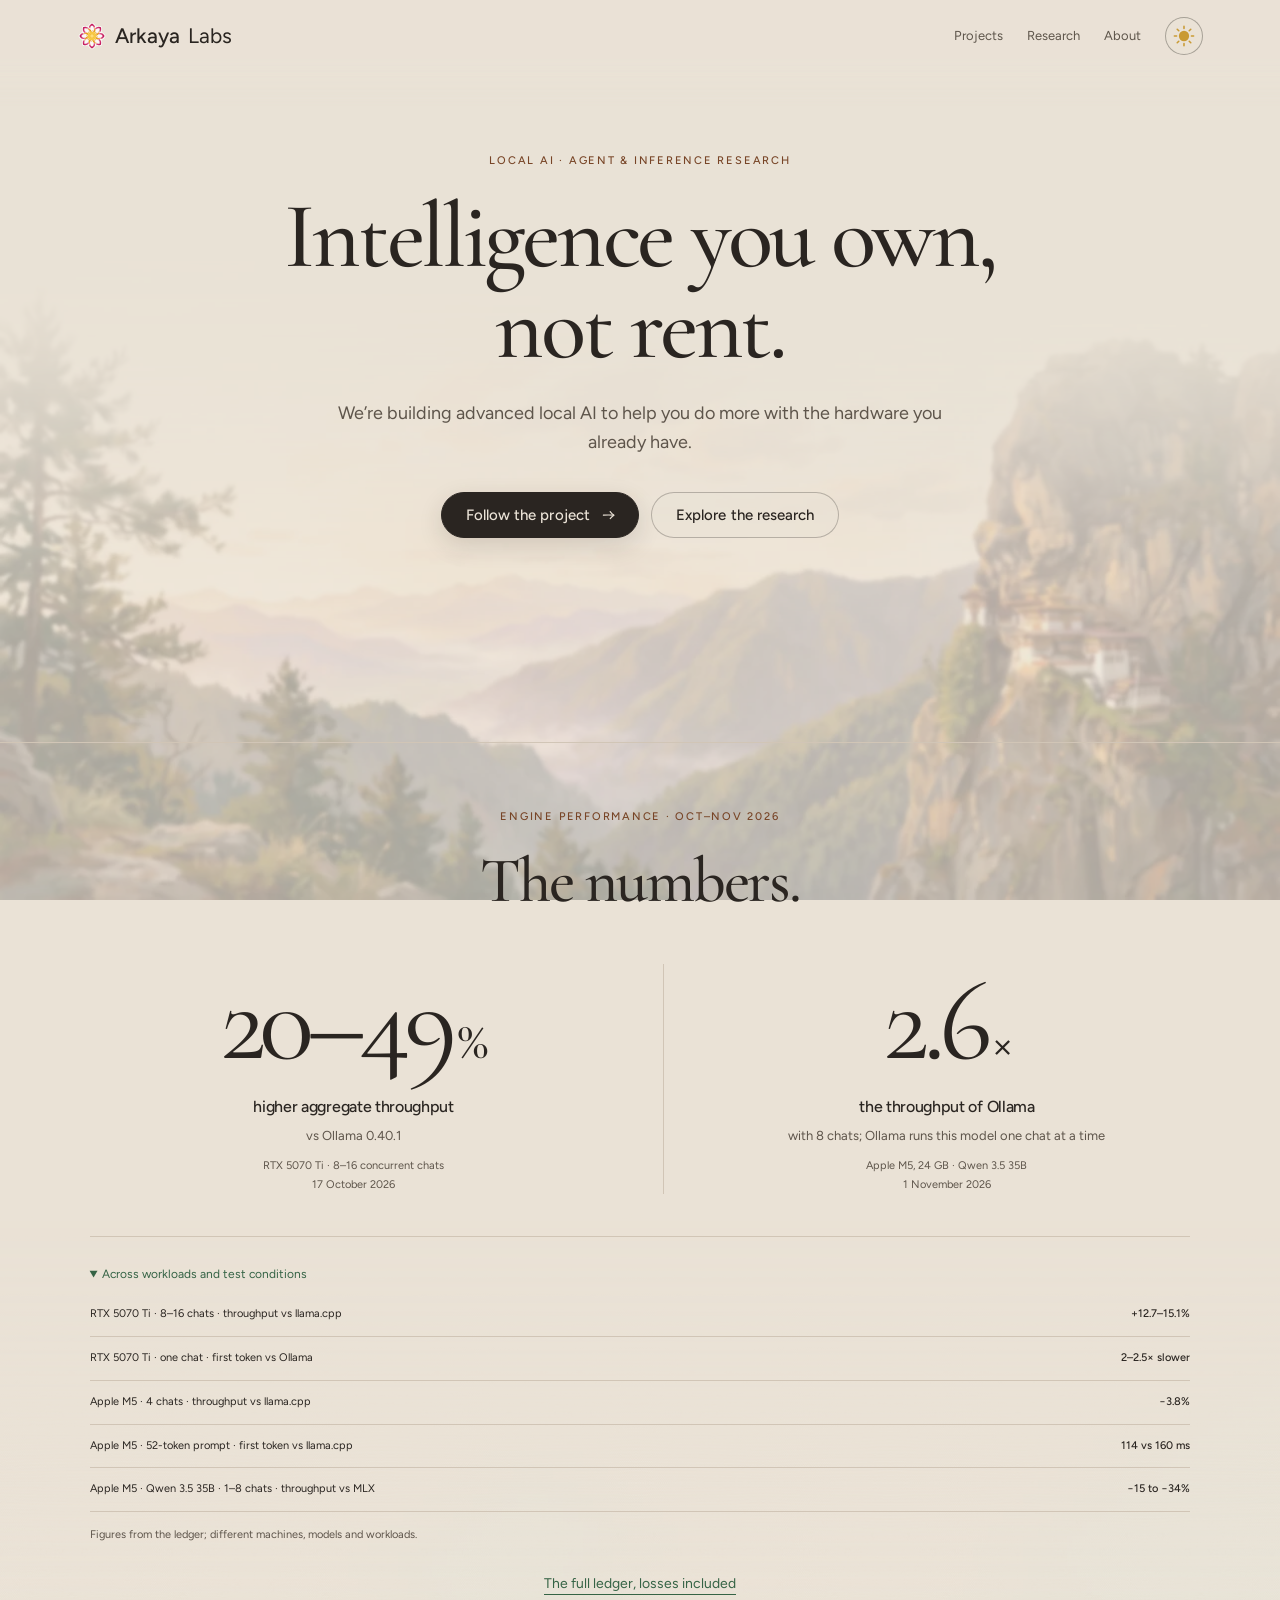
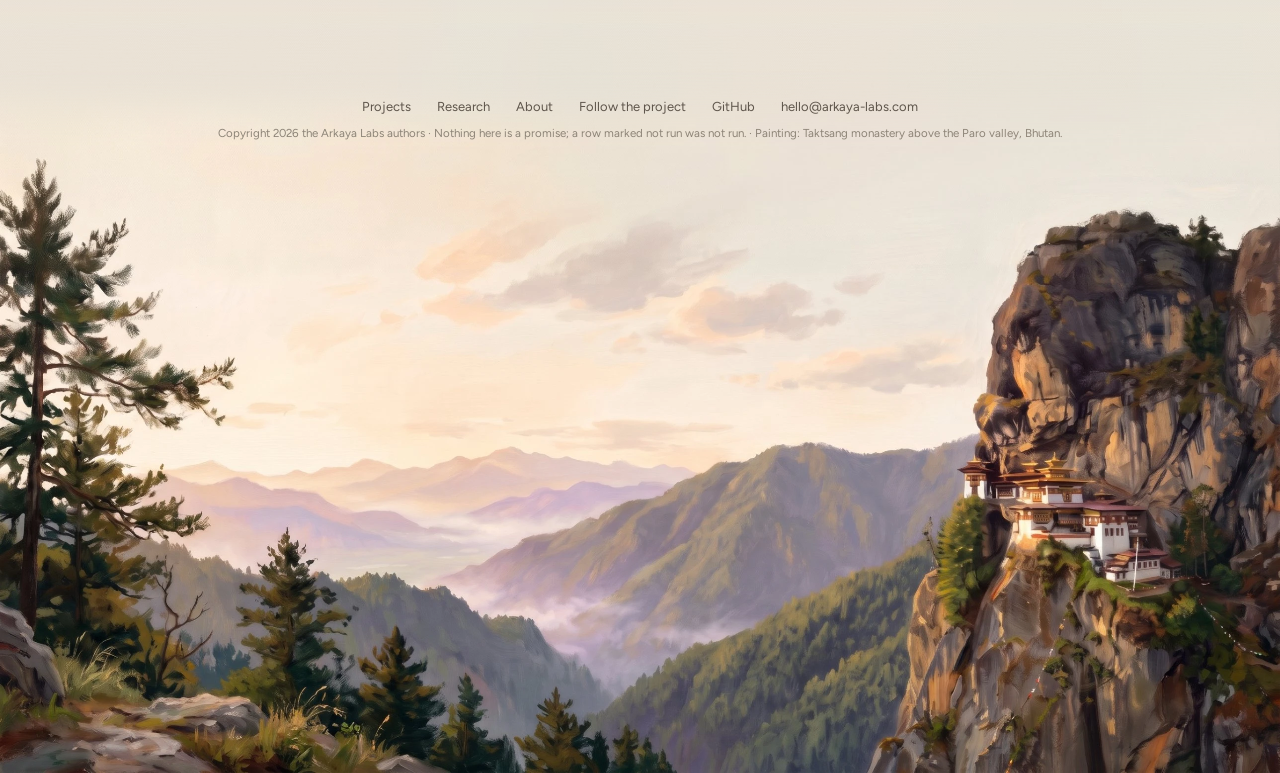
==== commit 2da9f83a: "Add the 1 November Mac numbers for the 35B model - Two new ledger rows (old rows are untouched): Qwe" ====
--- a/index.html
+++ b/index.html
@@ -4,7 +4,7 @@
 <meta charset="utf-8">
 <meta name="viewport" content="width=device-width,initial-scale=1">
 <meta name="theme-color" content="#f3ebdc">
-<meta name="description" content="Arkaya Labs builds efficient, advanced local AI: Iris, a personal agent, and vivace, the engine that runs it on the computer you already own.">
+<meta name="description" content="Arkaya Labs builds efficient, advanced local AI: Larch, a personal agent, and the engine that runs it on the computer you already own.">
 <title>Arkaya Labs — Intelligence you own, not rent.</title>
 <link rel="icon" href="assets/favicon.svg" type="image/svg+xml">
 <link rel="preconnect" href="https://fonts.googleapis.com">
@@ -36,7 +36,7 @@
   </div>
 </section>
 <section class="ark-benchmarks" id="ark-performance" aria-labelledby="ark-performance-title">
-  <div class="ark-eyebrow">ENGINE PERFORMANCE · OCTOBER 2026 SNAPSHOT</div>
+  <div class="ark-eyebrow">ENGINE PERFORMANCE · OCT–NOV 2026</div>
   <h2 id="ark-performance-title">The numbers.</h2>
   <div class="ark-metrics">
     <div class="ark-metric">
@@ -46,10 +46,10 @@
       <div class="ark-condition">RTX 5070 Ti · 8–16 concurrent chats<br>17 October 2026</div>
     </div>
     <div class="ark-metric">
-      <div class="ark-value">114<span>ms</span></div>
-      <h3>to the first token</h3>
-      <p>vs 160 ms with llama.cpp</p>
-      <div class="ark-condition">Apple M5, 24 GB · 52-token prompt<br>9 October 2026</div>
+      <div class="ark-value">2.6<span>×</span></div>
+      <h3>the throughput of Ollama</h3>
+      <p>with 8 chats; Ollama runs this model one chat at a time</p>
+      <div class="ark-condition">Apple M5, 24 GB · Qwen 3.5 35B<br>1 November 2026</div>
     </div>
   </div>
   <details class="ark-conditions" open>
@@ -57,7 +57,9 @@
     <div class="ark-result-row"><span>RTX 5070 Ti · 8–16 chats · throughput vs llama.cpp</span><strong>+12.7–15.1%</strong></div>
     <div class="ark-result-row"><span>RTX 5070 Ti · one chat · first token vs Ollama</span><strong>2–2.5× slower</strong></div>
     <div class="ark-result-row"><span>Apple M5 · 4 chats · throughput vs llama.cpp</span><strong>−3.8%</strong></div>
-    <p class="ark-data-note">Figures transcribed from the October ledger; different machines and workloads.</p>
+    <div class="ark-result-row"><span>Apple M5 · 52-token prompt · first token vs llama.cpp</span><strong>114 vs 160 ms</strong></div>
+    <div class="ark-result-row"><span>Apple M5 · Qwen 3.5 35B · 1–8 chats · throughput vs MLX</span><strong>−15 to −34%</strong></div>
+    <p class="ark-data-note">Figures from the ledger; different machines, models and workloads.</p>
   </details>
   <a class="ark-more" href="research.html#ledger">The full ledger, losses included</a>
 </section>
--- a/styles.css
+++ b/styles.css
@@ -321,6 +321,7 @@
 .lede { color: var(--ark-muted); font-size: 17px; line-height: 1.6; max-width: 56ch; }
 .ark-more { display: inline-block; margin-top: 26px; color: var(--ark-green); font-size: 14px; text-decoration: none; border-bottom: 1px solid currentColor; padding-bottom: 2px; }
 .ark-benchmarks .ark-more { margin-top: 30px; }
+.ark-more + .ark-more { margin-left: 22px; }
 
 /* Products (take 9) */
 .products { display: grid; }
@@ -601,7 +602,7 @@
 }
 
 /* ── The ledger, drawn: a diverging bar per published number on one shared axis ──
-   Blue = vivace ahead, lotus pink = vivace behind (validated for colour-blind separation in both modes). Polarity is
+   Blue = Larch ahead, lotus pink = Larch behind (validated for colour-blind separation in both modes). Polarity is
    also carried by side of centre, an arrow and the written value, never by colour alone. */
 :root { --win: #1f6fb8; --loss: #b8275a; --lg-ink: color-mix(in srgb, var(--ark-ink) 70%, var(--ark-paper)); }
 :root[data-theme="dark"] { --win: #4b8fd8; --loss: #e0558a; }
@@ -645,12 +646,6 @@
 .lg-plot { --lg-left: calc(30% + 18px); --lg-right: calc(9.5em + 18px); }
 .lg-plot > .lg-grid { left: calc(var(--lg-left) + (100% - var(--lg-left) - var(--lg-right)) * var(--at)); }
 .lg-plain .lg-track, .lg-plot.plain .lg-track { background: linear-gradient(to right, color-mix(in srgb, var(--ark-ink) 55%, transparent) 0 1px, transparent 1px); }
-.lg-tuner { display: grid; grid-template-columns: minmax(0, 30%) minmax(0, 1fr); gap: 18px; align-items: center; padding: 12px 0; }
-.lg-pills { display: flex; gap: 10px; flex-wrap: wrap; }
-.lg-pill { display: inline-flex; align-items: baseline; gap: 7px; padding: 6px 12px; border-radius: 999px; border: 1px solid var(--ark-line); font-size: 13px; color: var(--ark-ink); background: color-mix(in srgb, var(--ark-paper), #fff 8%); }
-.lg-pill i { font-style: normal; font-weight: 600; }
-.lg-pill small { color: var(--ink-3); font-size: 11.5px; }
-.lg-pill.kept i { color: var(--win); } .lg-pill.reverted i { color: var(--loss); } .lg-pill.notrun i { color: var(--ink-3); }
 .lg-table { margin-top: 40px; font-size: 13px; }
 .lg-table summary { color: var(--ark-green); cursor: pointer; padding: 6px 0; font-size: 13px; }
 .lg-table table { border-collapse: collapse; width: 100%; min-width: 720px; margin-top: 10px; }
@@ -661,7 +656,7 @@
 .lg-foot { margin-top: 18px; font-size: 13px; }
 .lg-tip { position: fixed; z-index: 30; max-width: 320px; padding: 10px 12px; border-radius: 8px; font-size: 13px; line-height: 1.45; pointer-events: none;
   background: var(--ark-ink); color: var(--ark-paper); box-shadow: 0 8px 24px rgba(0,0,0,.18); }
-.lg-gh, .lg-what, .lg-value, .lg-pill, .lg-grid, .lg-tick, .lg-bar, .lg-lead, .lg-table td, .lg-table th {
+.lg-gh, .lg-what, .lg-value, .lg-grid, .lg-tick, .lg-bar, .lg-lead, .lg-table td, .lg-table th {
   transition: color var(--dusk) var(--ease), background-color var(--dusk) var(--ease), border-color var(--dusk) var(--ease);
 }
 @media (max-width: 760px) {
@@ -672,7 +667,6 @@
   .lg-plot { --lg-left: 0px; --lg-right: calc(7.5em + 12px); }
   .lg-plot > .lg-grid { display: none; }
   .lg-gh { grid-template-columns: 1fr; } .lg-legend { grid-column: 1; grid-row: auto; justify-content: flex-start; margin-top: 8px; }
-  .lg-tuner { grid-template-columns: 1fr; }
 }
 
 /* the chart sits on a soft panel of the page colour, so the painting behind the page never runs through the bars */
@@ -756,7 +750,7 @@
    the left, four short points on what it does on the right. Built from the site's own pieces: the soft paper panel of
    the ledger, hairlines mixed from the page colour, mono labels, the gold accent and the drawn arrow. */
 .pp-glance { padding-bottom: 64px; }
-.pp-trio { display: grid; grid-template-columns: repeat(3, minmax(0, 1fr)); gap: clamp(16px, 2vw, 28px); }
+.pp-trio { display: grid; grid-template-columns: repeat(2, minmax(0, 1fr)); gap: clamp(16px, 2vw, 28px); }
 .pp-card { position: relative; display: flex; flex-direction: column; gap: 12px; padding: clamp(24px, 2.4vw, 34px);
   border-radius: 18px; color: var(--ark-ink); text-decoration: none;
   background: color-mix(in srgb, var(--ark-paper) 90%, transparent);
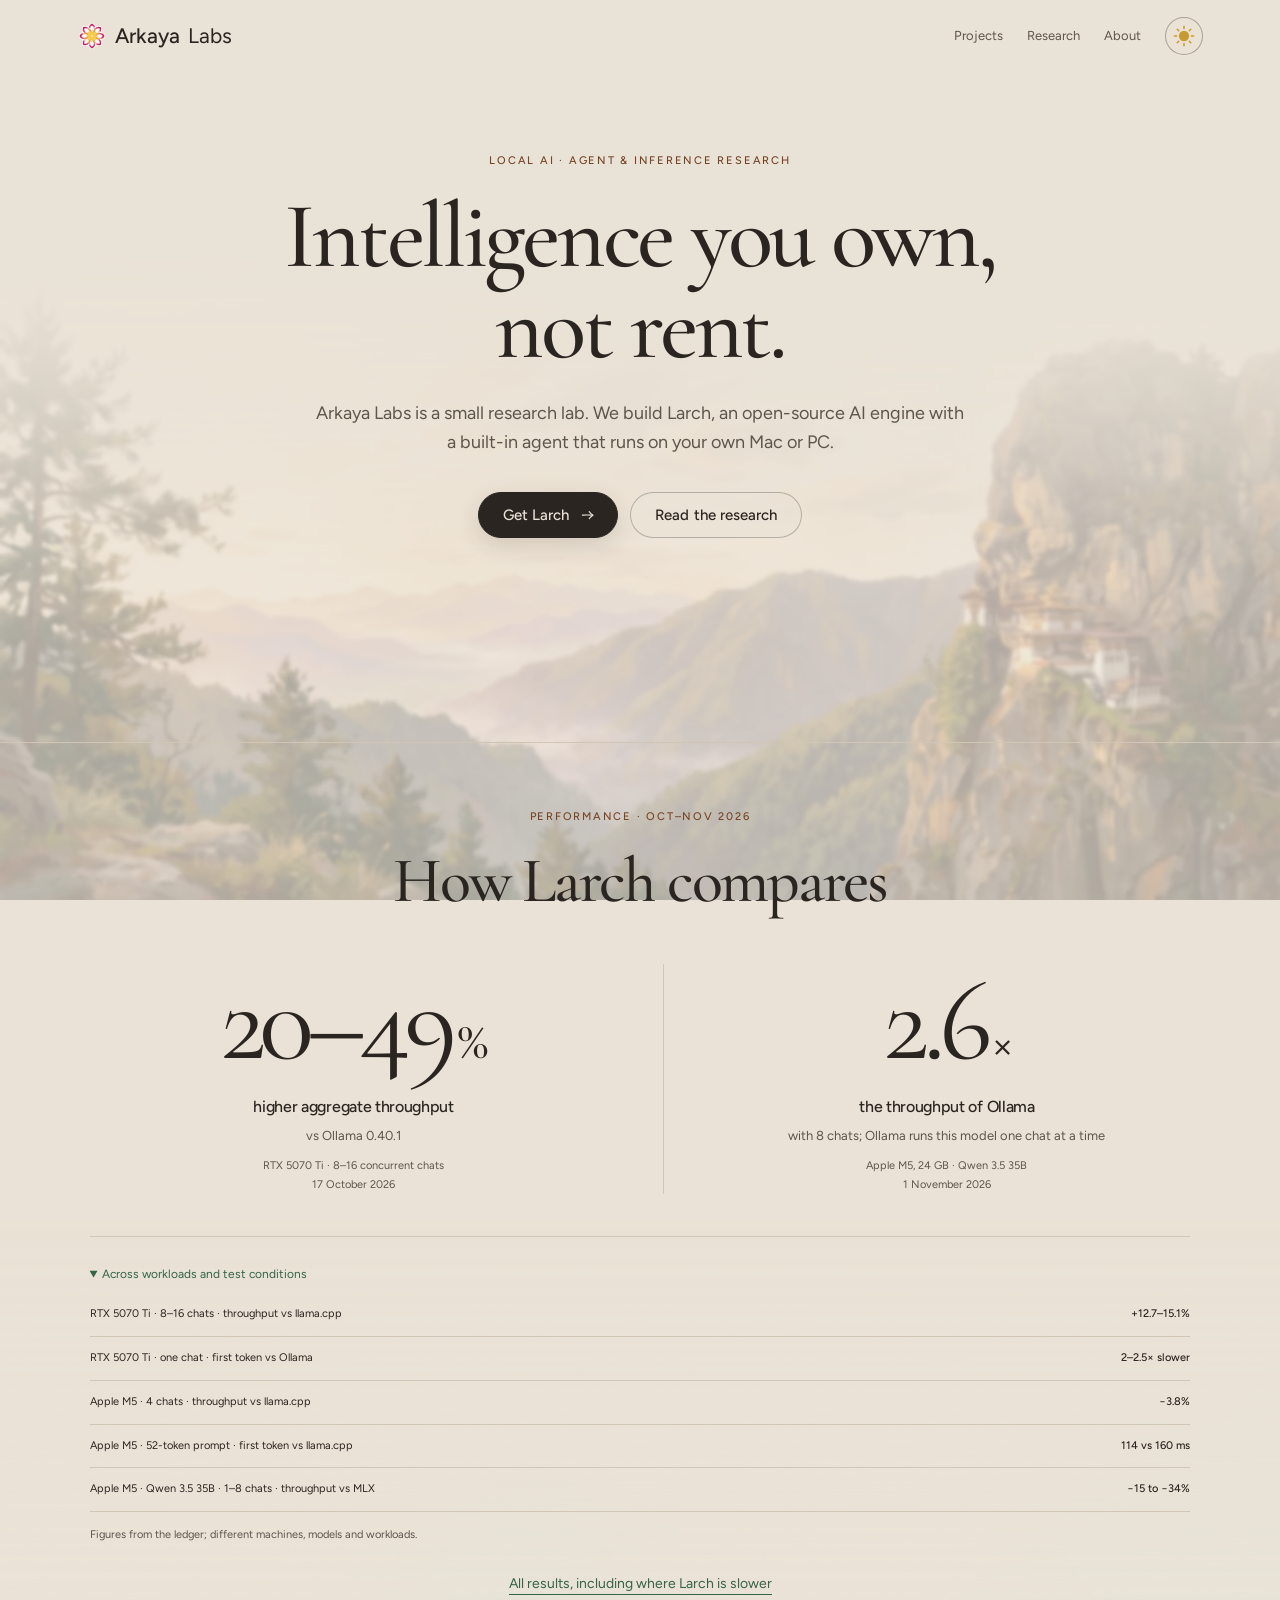
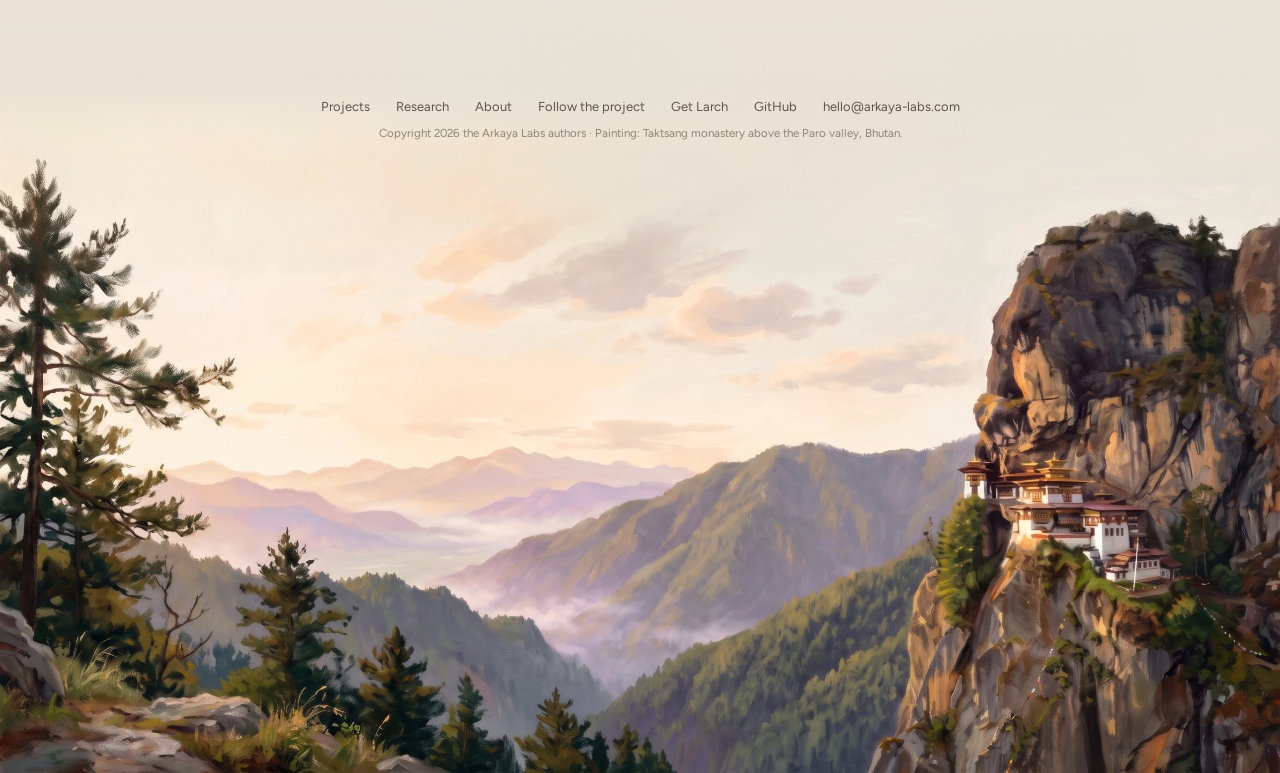
==== commit 3bf6ab4f: "Make the site findable by search and AI answers, and say things plainly - Larch is presented as one " ====
--- a/index.html
+++ b/index.html
@@ -4,8 +4,17 @@
 <meta charset="utf-8">
 <meta name="viewport" content="width=device-width,initial-scale=1">
 <meta name="theme-color" content="#f3ebdc">
-<meta name="description" content="Arkaya Labs builds efficient, advanced local AI: Larch, a personal agent, and the engine that runs it on the computer you already own.">
-<title>Arkaya Labs — Intelligence you own, not rent.</title>
+<meta name="description" content="Arkaya Labs is a small research lab building Larch, an open-source AI engine with a built-in agent that runs on your own Mac or PC.">
+<title>Arkaya Labs: the local AI lab behind Larch</title>
+<link rel="canonical" href="https://arkaya-labs.com/">
+<meta property="og:type" content="website">
+<meta property="og:site_name" content="Arkaya Labs">
+<meta property="og:title" content="Arkaya Labs: the local AI lab behind Larch">
+<meta property="og:description" content="Arkaya Labs is a small research lab building Larch, an open-source AI engine with a built-in agent that runs on your own Mac or PC.">
+<meta property="og:url" content="https://arkaya-labs.com/">
+<meta property="og:image" content="https://arkaya-labs.com/assets/og/paro.jpg">
+<meta name="twitter:card" content="summary_large_image">
+<script type="application/ld+json">{"@context":"https://schema.org","@graph":[{"@type":"Organization","@id":"https://arkaya-labs.com/#org","name":"Arkaya Labs","url":"https://arkaya-labs.com/","logo":"https://arkaya-labs.com/assets/mark.svg","email":"hello@arkaya-labs.com","sameAs":["https://github.com/arkaya-labs"]},{"@type":"WebSite","@id":"https://arkaya-labs.com/#site","url":"https://arkaya-labs.com/","name":"Arkaya Labs","publisher":{"@id":"https://arkaya-labs.com/#org"}}]}</script>
 <link rel="icon" href="assets/favicon.svg" type="image/svg+xml">
 <link rel="preconnect" href="https://fonts.googleapis.com">
 <link rel="preconnect" href="https://fonts.gstatic.com" crossorigin>
@@ -31,13 +40,13 @@
   <div class="ark-hero-main">
     <div class="ark-eyebrow">LOCAL AI · AGENT &amp; INFERENCE RESEARCH</div>
     <h1>Intelligence you own,<br class="br-wide"> not rent.</h1>
-    <p class="ark-intro">We’re building advanced local AI to help you do more with the hardware you already have.</p>
-    <div class="ark-cta ark-cta-home"><a class="btn" href="projects.html#follow">Follow the project<svg class="btn-arrow" viewBox="0 0 24 24" aria-hidden="true"><path d="M4.5 12.2c4.4-.3 9-.3 13.8 0"/><path d="M13.6 7.4c1.4 1.9 3 3.5 4.9 4.8-1.9 1.2-3.5 2.8-4.9 4.6"/></svg></a><a class="btn ghost" href="research.html">Explore the research</a></div>
+    <p class="ark-intro">Arkaya Labs is a small research lab. We build Larch, an open-source AI engine with a built-in agent that runs on your own Mac or PC.</p>
+    <div class="ark-cta ark-cta-home"><a class="btn" href="https://larch-engine.com">Get Larch<svg class="btn-arrow" viewBox="0 0 24 24" aria-hidden="true"><path d="M4.5 12.2c4.4-.3 9-.3 13.8 0"/><path d="M13.6 7.4c1.4 1.9 3 3.5 4.9 4.8-1.9 1.2-3.5 2.8-4.9 4.6"/></svg></a><a class="btn ghost" href="research.html">Read the research</a></div>
   </div>
 </section>
 <section class="ark-benchmarks" id="ark-performance" aria-labelledby="ark-performance-title">
-  <div class="ark-eyebrow">ENGINE PERFORMANCE · OCT–NOV 2026</div>
-  <h2 id="ark-performance-title">The numbers.</h2>
+  <div class="ark-eyebrow">PERFORMANCE · OCT–NOV 2026</div>
+  <h2 id="ark-performance-title">How Larch compares</h2>
   <div class="ark-metrics">
     <div class="ark-metric">
       <div class="ark-value">20–49<span>%</span></div>
@@ -61,12 +70,12 @@
     <div class="ark-result-row"><span>Apple M5 · Qwen 3.5 35B · 1–8 chats · throughput vs MLX</span><strong>−15 to −34%</strong></div>
     <p class="ark-data-note">Figures from the ledger; different machines, models and workloads.</p>
   </details>
-  <a class="ark-more" href="research.html#ledger">The full ledger, losses included</a>
+  <a class="ark-more" href="research.html#ledger">All results, including where Larch is slower</a>
 </section>
 </main>
 <footer class="ark-imprint">
-  <a href="projects.html">Projects</a><a href="research.html">Research</a><a href="about.html">About</a><a href="projects.html#follow">Follow the project</a><a href="https://github.com/arkaya-labs">GitHub</a><a href="mailto:hello@arkaya-labs.com">hello@arkaya-labs.com</a>
-  <p class="fine">Copyright 2026 the Arkaya Labs authors · Nothing here is a promise; a row marked not run was not run. · Painting: Taktsang monastery above the Paro valley, Bhutan.</p>
+  <a href="projects.html">Projects</a><a href="research.html">Research</a><a href="about.html">About</a><a href="projects.html#follow">Follow the project</a><a href="https://larch-engine.com">Get Larch</a><a href="https://github.com/arkaya-labs">GitHub</a><a href="mailto:hello@arkaya-labs.com">hello@arkaya-labs.com</a>
+  <p class="fine">Copyright 2026 the Arkaya Labs authors · Painting: Taktsang monastery above the Paro valley, Bhutan.</p>
 </footer>
 <section class="ark-reveal" aria-label="Taktsang monastery above the Paro valley, Bhutan">
   <div class="ark-lead" aria-hidden="true"></div>
--- a/styles.css
+++ b/styles.css
@@ -377,8 +377,19 @@
 .stack .slab.off .name { fill: var(--ink-3); }
 .fold { position: absolute; right: 0; bottom: -6px; font: 500 13px var(--text); color: var(--ark-muted); background: transparent; border: 1px solid color-mix(in srgb, var(--ark-ink) 30%, transparent); border-radius: 999px; padding: 6px 12px; }
 .fold:hover { color: var(--ark-ink); border-color: var(--ark-ink); }
-.tabs { display: flex; gap: 4px; flex-wrap: wrap; border-bottom: 1px solid var(--ark-line); margin-bottom: 22px; }
-.tabs button { font: 500 15px var(--text); color: var(--ark-muted); background: transparent; border: 0; border-bottom: 2px solid transparent; padding: 8px 10px 10px; margin-bottom: -1px; transition: color .25s ease, border-color .25s ease; }
+.tabs { display: flex; gap: 4px; margin-bottom: 22px; }
+.tabs button { flex: none; font: 500 15px var(--text); color: var(--ark-muted); background: transparent; border: 0; border-bottom: 2px solid transparent; padding: 8px 10px 10px; transition: color .25s ease, border-color .25s ease; }
+/* the five tabs always stay on one line (a wrapped row left Memory alone underneath); if a font ever runs wider than
+   planned, the row scrolls sideways instead of wrapping. The rule under the row is an inset line rather than a
+   border, so the scrolling box does not clip the selected tab's underline, which is drawn over it. */
+.tabs { flex-wrap: nowrap; overflow-x: auto; overflow-y: hidden; scrollbar-width: none; box-shadow: inset 0 -1px 0 var(--ark-line); }
+.stacktext .tabs { transition: box-shadow var(--dusk) var(--ease); }
+.tabs::-webkit-scrollbar { display: none; }
+/* side by side with the stack, the tab column is narrowest from 901 to about 1240 px wide */
+@media (min-width: 901px) and (max-width: 1240px) {
+  .tabs { gap: 0; }
+  .tabs button { font-size: 14px; padding-inline: clamp(4px, calc(1.6vw - 12px), 10px); }
+}
 .tabs button:hover { color: var(--ark-ink); }
 .tabs button[aria-selected="true"] { color: var(--ark-green); border-bottom-color: var(--ark-green); }
 .tabpane h3 { font-family: var(--text); font-size: 20px; font-weight: 600; letter-spacing: 0; margin-bottom: 10px; }
@@ -410,6 +421,7 @@
 /* Follow the project (Projects page; layout and form from take 9's early access) */
 .register { display: grid; grid-template-columns: minmax(0,5fr) minmax(0,7fr); gap: clamp(28px,5vw,72px); align-items: start; }
 .register h2 { font-size: clamp(38px,4.2vw,56px); }
+.register .lede { margin-top: 16px; }
 .signup { display: grid; gap: 8px; max-width: 520px; }
 .signup label { font-size: 15px; color: var(--ark-muted); }
 .signup input[type=email], .signup input[type=text] { font: inherit; font-size: 16px; padding: 10px 12px; border: 1px solid var(--ark-line); border-radius: 8px; background: var(--ark-app); color: var(--ark-ink); margin-bottom: 8px; width: 100%; }
@@ -470,6 +482,16 @@
 }
 @media (max-width: 560px) {
   nav a.wide { display: none; }
+  /* the stack shrinks to the phone's width, so its labels are drawn larger to stay readable (about 13 px and 9 px
+     on screen); the longest label still ends inside the picture */
+  .stack .name { font-size: 27px; } .stack .meta { font-size: 19px; }
+  /* Condense/Expand sits under the picture rather than over the GPU label */
+  .fold { position: static; display: block; margin: 6px 0 0 auto; }
+  .tabs { justify-content: space-between; gap: 0; }
+  .tabs button { font-size: 14px; padding: 8px 4px 10px; }
+}
+@media (max-width: 360px) {
+  .tabs button { font-size: 13px; padding-inline: 3px; }
 }
 @media (prefers-reduced-motion: reduce) {
   html { scroll-behavior: auto; }
@@ -687,9 +709,10 @@
 ::view-transition-new(ak-theme-toggle) { animation: none; }
 @media (prefers-reduced-motion: reduce) { ::view-transition-old(root), ::view-transition-new(root) { animation: none; } }
 
-/* The bar melts into the page: no band and no rule at rest. While the page is scrolling, a paper-coloured veil fades
-   down from the top edge so the links stay readable over passing content; it fades away once scrolling stops. The
-   veil is a colour under a static mask, so it turns with the theme like everything else. */
+/* The bar melts into the page: no band and no rule at the top of the page. Once the page is scrolled down, a
+   paper-coloured veil fades down from the top edge so the links stay readable over the content under them, and it
+   stays until the page is back at the top. The veil is a colour under a static mask, so it turns with the theme like
+   everything else. */
 .ark-header { background: transparent !important; border-bottom-color: transparent !important; }
 .ark-header::before {
   content: ''; position: absolute; inset: 0 0 -36px 0; z-index: -1; pointer-events: none;
@@ -698,7 +721,7 @@
   mask-image: linear-gradient(to bottom, #000 0, #000 55%, rgba(0,0,0,.6) 72%, rgba(0,0,0,.2) 88%, transparent 100%);
   transition: opacity .6s var(--ease), background-color var(--dusk) var(--ease);
 }
-.ark-header.scrolled::before { opacity: .97; }
+.ark-header.scrolled::before { opacity: 1; }
 :root.swap .ark-header::before { transition: opacity .6s var(--ease) !important; }
 
 /* Carousel arrows in the site's own hand: a hairline ring like the sun/moon switch, a slender drawn arrow with a
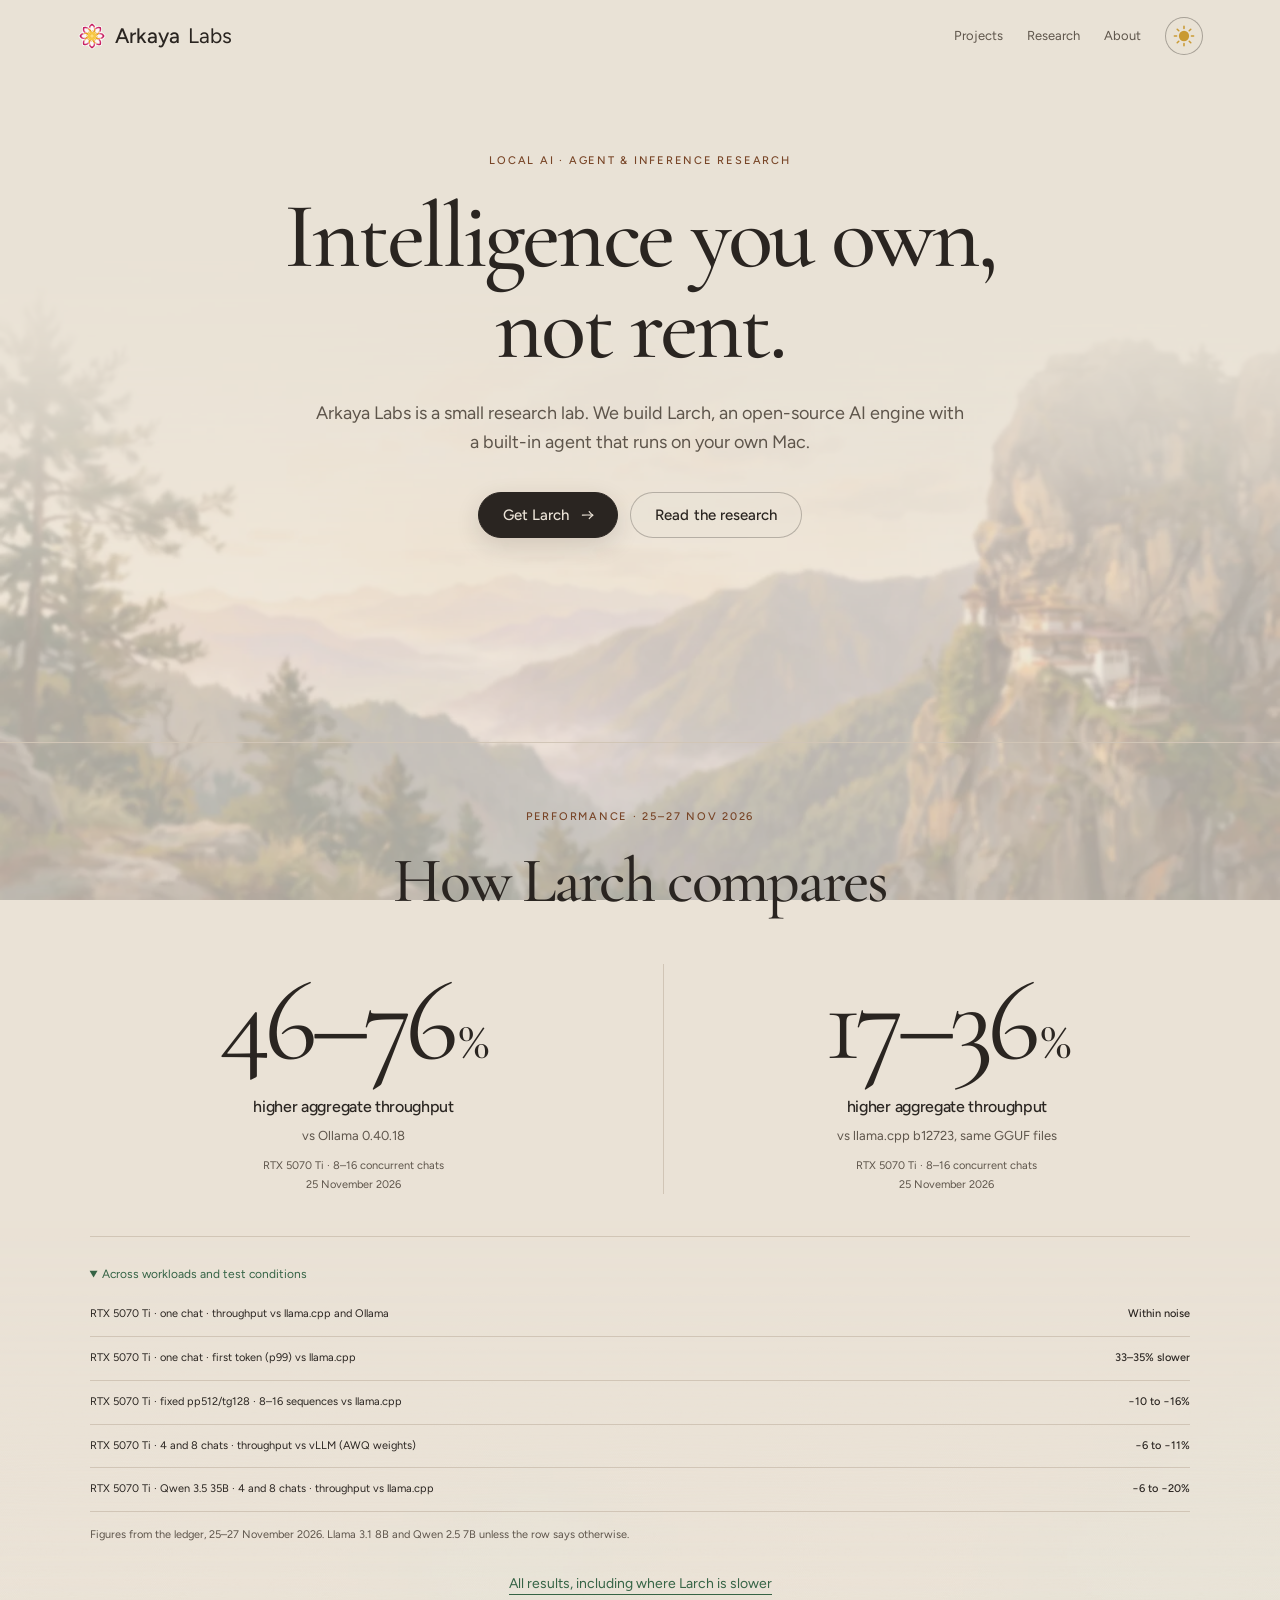
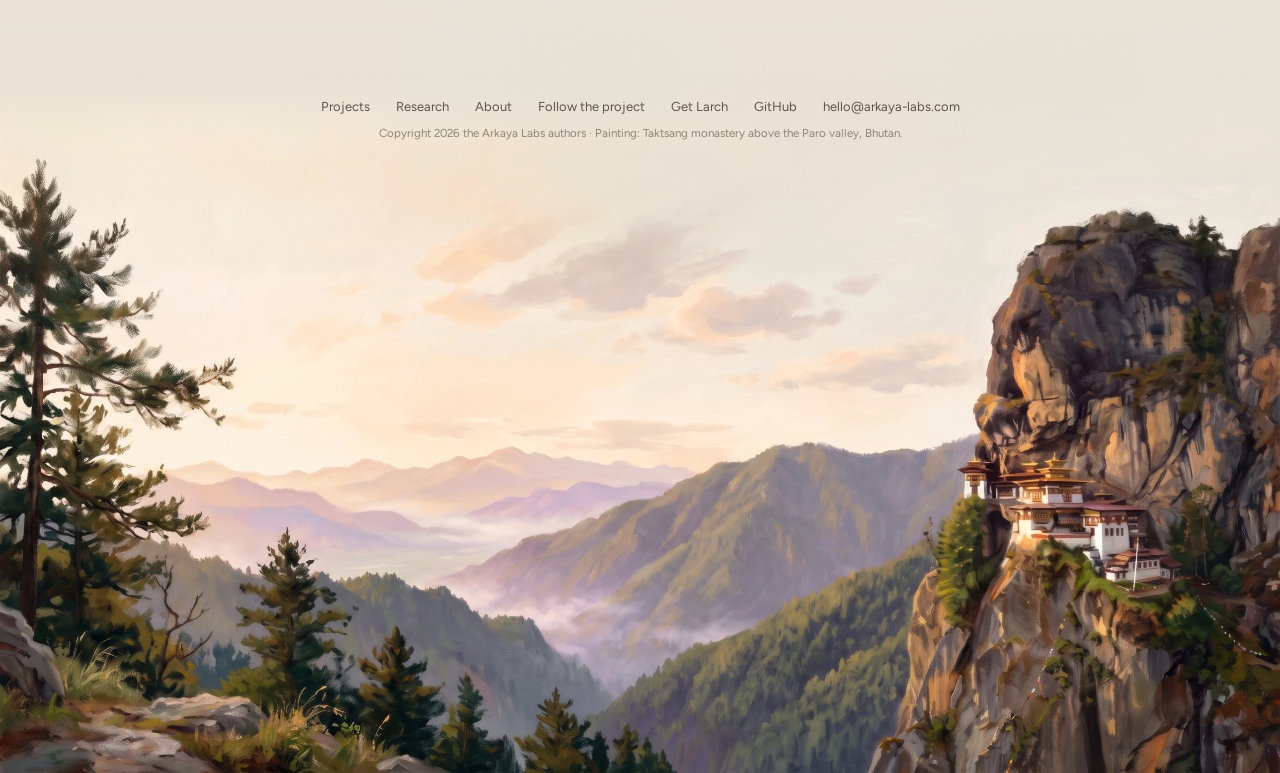
==== commit 0a0ded85: "Address review: newer figures, Mac-only platform claims, repo links - Home: the headline figures are" ====
--- a/index.html
+++ b/index.html
@@ -4,17 +4,17 @@
 <meta charset="utf-8">
 <meta name="viewport" content="width=device-width,initial-scale=1">
 <meta name="theme-color" content="#f3ebdc">
-<meta name="description" content="Arkaya Labs is a small research lab building Larch, an open-source AI engine with a built-in agent that runs on your own Mac or PC.">
+<meta name="description" content="Arkaya Labs is a small research lab building Larch, an open-source AI engine with a built-in agent that runs on your own Mac.">
 <title>Arkaya Labs: the local AI lab behind Larch</title>
 <link rel="canonical" href="https://arkaya-labs.com/">
 <meta property="og:type" content="website">
 <meta property="og:site_name" content="Arkaya Labs">
 <meta property="og:title" content="Arkaya Labs: the local AI lab behind Larch">
-<meta property="og:description" content="Arkaya Labs is a small research lab building Larch, an open-source AI engine with a built-in agent that runs on your own Mac or PC.">
+<meta property="og:description" content="Arkaya Labs is a small research lab building Larch, an open-source AI engine with a built-in agent that runs on your own Mac.">
 <meta property="og:url" content="https://arkaya-labs.com/">
 <meta property="og:image" content="https://arkaya-labs.com/assets/og/paro.jpg">
 <meta name="twitter:card" content="summary_large_image">
-<script type="application/ld+json">{"@context":"https://schema.org","@graph":[{"@type":"Organization","@id":"https://arkaya-labs.com/#org","name":"Arkaya Labs","url":"https://arkaya-labs.com/","logo":"https://arkaya-labs.com/assets/mark.svg","email":"hello@arkaya-labs.com","sameAs":["https://github.com/arkaya-labs"]},{"@type":"WebSite","@id":"https://arkaya-labs.com/#site","url":"https://arkaya-labs.com/","name":"Arkaya Labs","publisher":{"@id":"https://arkaya-labs.com/#org"}}]}</script>
+<script type="application/ld+json">{"@context":"https://schema.org","@graph":[{"@type":"Organization","@id":"https://arkaya-labs.com/#org","name":"Arkaya Labs","url":"https://arkaya-labs.com/","logo":"https://arkaya-labs.com/assets/mark.svg","email":"hello@arkaya-labs.com","sameAs":["https://github.com/Arkaya-Labs/Larch","https://github.com/arkaya-labs"]},{"@type":"WebSite","@id":"https://arkaya-labs.com/#site","url":"https://arkaya-labs.com/","name":"Arkaya Labs","publisher":{"@id":"https://arkaya-labs.com/#org"}}]}</script>
 <link rel="icon" href="assets/favicon.svg" type="image/svg+xml">
 <link rel="preconnect" href="https://fonts.googleapis.com">
 <link rel="preconnect" href="https://fonts.gstatic.com" crossorigin>
@@ -40,41 +40,41 @@
   <div class="ark-hero-main">
     <div class="ark-eyebrow">LOCAL AI · AGENT &amp; INFERENCE RESEARCH</div>
     <h1>Intelligence you own,<br class="br-wide"> not rent.</h1>
-    <p class="ark-intro">Arkaya Labs is a small research lab. We build Larch, an open-source AI engine with a built-in agent that runs on your own Mac or PC.</p>
+    <p class="ark-intro">Arkaya Labs is a small research lab. We build Larch, an open-source AI engine with a built-in agent that runs on your own Mac.</p>
     <div class="ark-cta ark-cta-home"><a class="btn" href="https://larch-engine.com">Get Larch<svg class="btn-arrow" viewBox="0 0 24 24" aria-hidden="true"><path d="M4.5 12.2c4.4-.3 9-.3 13.8 0"/><path d="M13.6 7.4c1.4 1.9 3 3.5 4.9 4.8-1.9 1.2-3.5 2.8-4.9 4.6"/></svg></a><a class="btn ghost" href="research.html">Read the research</a></div>
   </div>
 </section>
 <section class="ark-benchmarks" id="ark-performance" aria-labelledby="ark-performance-title">
-  <div class="ark-eyebrow">PERFORMANCE · OCT–NOV 2026</div>
+  <div class="ark-eyebrow">PERFORMANCE · 25–27 NOV 2026</div>
   <h2 id="ark-performance-title">How Larch compares</h2>
   <div class="ark-metrics">
     <div class="ark-metric">
-      <div class="ark-value">20–49<span>%</span></div>
+      <div class="ark-value">46–76<span>%</span></div>
       <h3>higher aggregate throughput</h3>
-      <p>vs Ollama 0.40.1</p>
-      <div class="ark-condition">RTX 5070 Ti · 8–16 concurrent chats<br>17 October 2026</div>
+      <p>vs Ollama 0.40.18</p>
+      <div class="ark-condition">RTX 5070 Ti · 8–16 concurrent chats<br>25 November 2026</div>
     </div>
     <div class="ark-metric">
-      <div class="ark-value">2.6<span>×</span></div>
-      <h3>the throughput of Ollama</h3>
-      <p>with 8 chats; Ollama runs this model one chat at a time</p>
-      <div class="ark-condition">Apple M5, 24 GB · Qwen 3.5 35B<br>1 November 2026</div>
+      <div class="ark-value">17–36<span>%</span></div>
+      <h3>higher aggregate throughput</h3>
+      <p>vs llama.cpp b12723, same GGUF files</p>
+      <div class="ark-condition">RTX 5070 Ti · 8–16 concurrent chats<br>25 November 2026</div>
     </div>
   </div>
   <details class="ark-conditions" open>
     <summary class="cursor-interaction">Across workloads and test conditions</summary>
-    <div class="ark-result-row"><span>RTX 5070 Ti · 8–16 chats · throughput vs llama.cpp</span><strong>+12.7–15.1%</strong></div>
-    <div class="ark-result-row"><span>RTX 5070 Ti · one chat · first token vs Ollama</span><strong>2–2.5× slower</strong></div>
-    <div class="ark-result-row"><span>Apple M5 · 4 chats · throughput vs llama.cpp</span><strong>−3.8%</strong></div>
-    <div class="ark-result-row"><span>Apple M5 · 52-token prompt · first token vs llama.cpp</span><strong>114 vs 160 ms</strong></div>
-    <div class="ark-result-row"><span>Apple M5 · Qwen 3.5 35B · 1–8 chats · throughput vs MLX</span><strong>−15 to −34%</strong></div>
-    <p class="ark-data-note">Figures from the ledger; different machines, models and workloads.</p>
+    <div class="ark-result-row"><span>RTX 5070 Ti · one chat · throughput vs llama.cpp and Ollama</span><strong>Within noise</strong></div>
+    <div class="ark-result-row"><span>RTX 5070 Ti · one chat · first token (p99) vs llama.cpp</span><strong>33–35% slower</strong></div>
+    <div class="ark-result-row"><span>RTX 5070 Ti · fixed pp512/tg128 · 8–16 sequences vs llama.cpp</span><strong>−10 to −16%</strong></div>
+    <div class="ark-result-row"><span>RTX 5070 Ti · 4 and 8 chats · throughput vs vLLM (AWQ weights)</span><strong>−6 to −11%</strong></div>
+    <div class="ark-result-row"><span>RTX 5070 Ti · Qwen 3.5 35B · 4 and 8 chats · throughput vs llama.cpp</span><strong>−6 to −20%</strong></div>
+    <p class="ark-data-note">Figures from the ledger, 25–27 November 2026. Llama 3.1 8B and Qwen 2.5 7B unless the row says otherwise.</p>
   </details>
   <a class="ark-more" href="research.html#ledger">All results, including where Larch is slower</a>
 </section>
 </main>
 <footer class="ark-imprint">
-  <a href="projects.html">Projects</a><a href="research.html">Research</a><a href="about.html">About</a><a href="projects.html#follow">Follow the project</a><a href="https://larch-engine.com">Get Larch</a><a href="https://github.com/arkaya-labs">GitHub</a><a href="mailto:hello@arkaya-labs.com">hello@arkaya-labs.com</a>
+  <a href="projects.html">Projects</a><a href="research.html">Research</a><a href="about.html">About</a><a href="projects.html#follow">Follow the project</a><a href="https://larch-engine.com">Get Larch</a><a href="https://github.com/Arkaya-Labs/Larch">GitHub</a><a href="mailto:hello@arkaya-labs.com">hello@arkaya-labs.com</a>
   <p class="fine">Copyright 2026 the Arkaya Labs authors · Painting: Taktsang monastery above the Paro valley, Bhutan.</p>
 </footer>
 <section class="ark-reveal" aria-label="Taktsang monastery above the Paro valley, Bhutan">
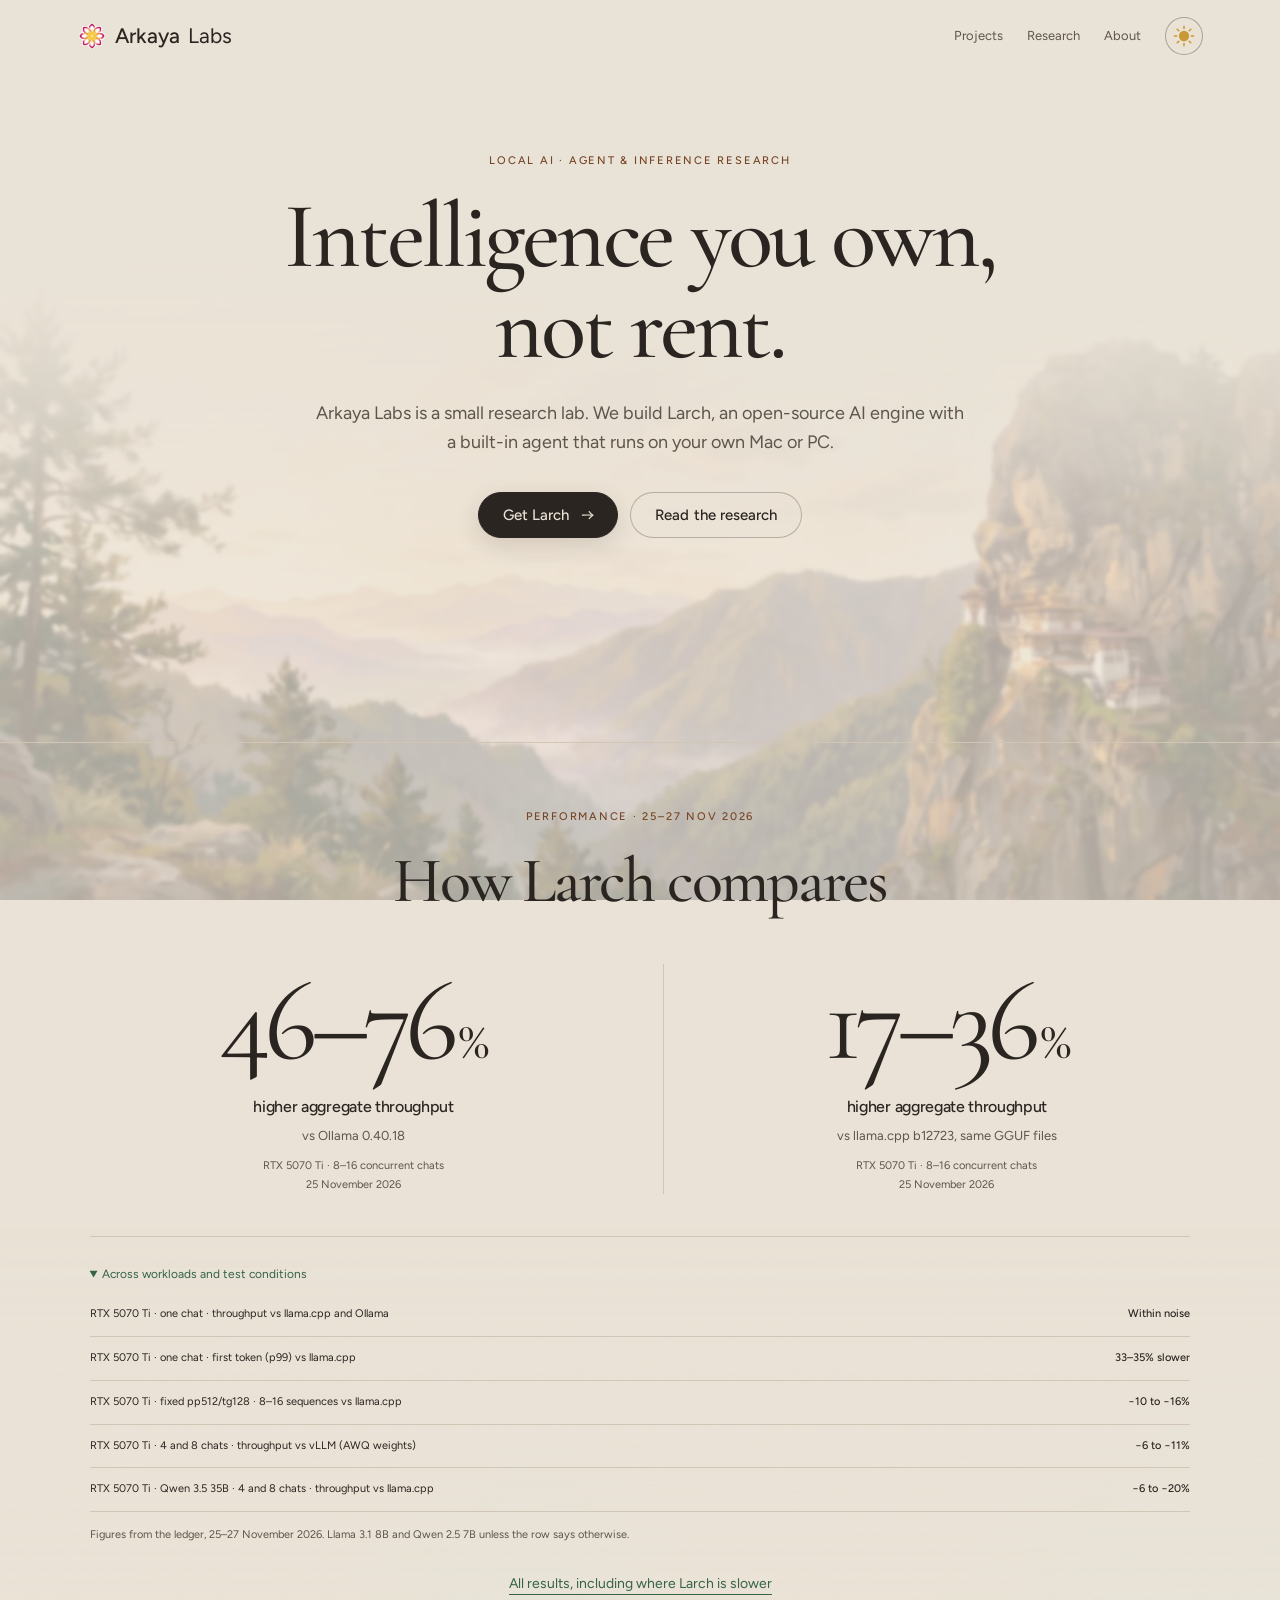
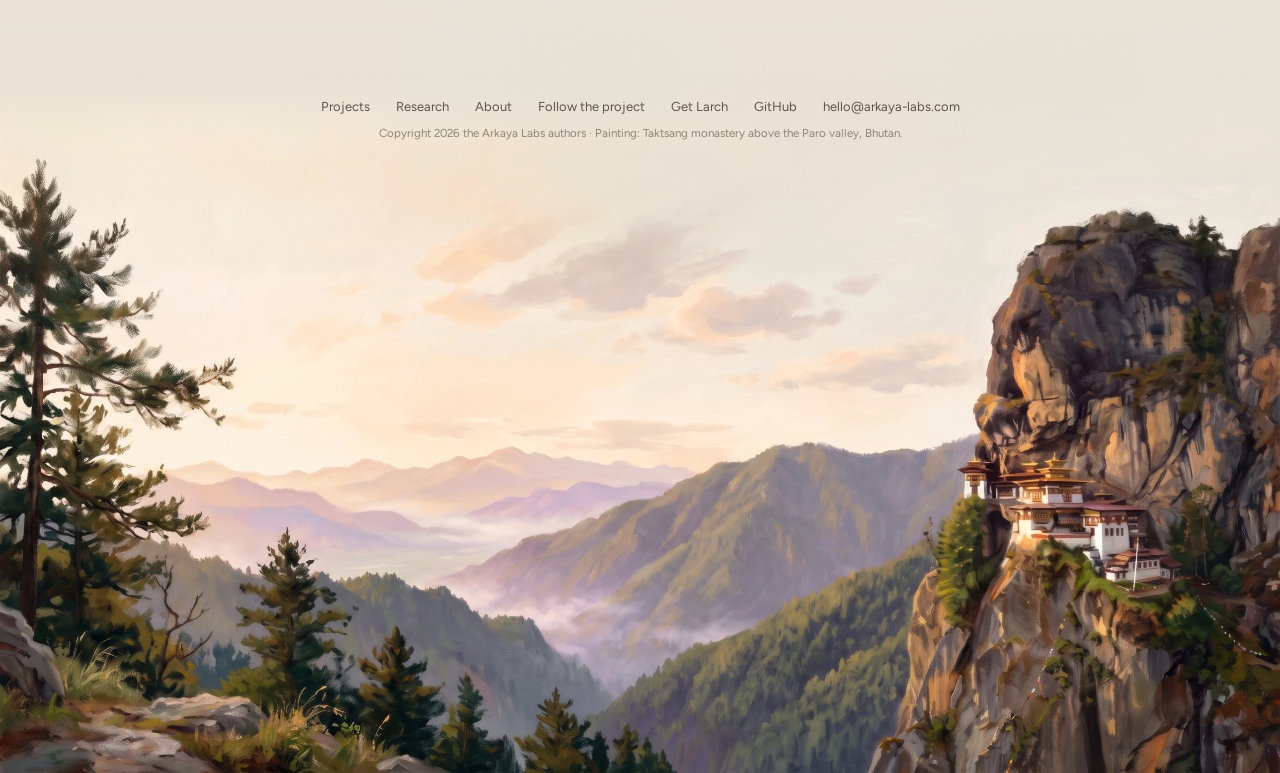
==== commit e131d485: "Frame Larch for Mac and PC Larch is built for macOS, Windows and Linux, so the home and Projects des" ====
--- a/index.html
+++ b/index.html
@@ -4,13 +4,13 @@
 <meta charset="utf-8">
 <meta name="viewport" content="width=device-width,initial-scale=1">
 <meta name="theme-color" content="#f3ebdc">
-<meta name="description" content="Arkaya Labs is a small research lab building Larch, an open-source AI engine with a built-in agent that runs on your own Mac.">
+<meta name="description" content="Arkaya Labs is a small research lab building Larch, an open-source AI engine with a built-in agent that runs on your own Mac or PC.">
 <title>Arkaya Labs: the local AI lab behind Larch</title>
 <link rel="canonical" href="https://arkaya-labs.com/">
 <meta property="og:type" content="website">
 <meta property="og:site_name" content="Arkaya Labs">
 <meta property="og:title" content="Arkaya Labs: the local AI lab behind Larch">
-<meta property="og:description" content="Arkaya Labs is a small research lab building Larch, an open-source AI engine with a built-in agent that runs on your own Mac.">
+<meta property="og:description" content="Arkaya Labs is a small research lab building Larch, an open-source AI engine with a built-in agent that runs on your own Mac or PC.">
 <meta property="og:url" content="https://arkaya-labs.com/">
 <meta property="og:image" content="https://arkaya-labs.com/assets/og/paro.jpg">
 <meta name="twitter:card" content="summary_large_image">
@@ -40,7 +40,7 @@
   <div class="ark-hero-main">
     <div class="ark-eyebrow">LOCAL AI · AGENT &amp; INFERENCE RESEARCH</div>
     <h1>Intelligence you own,<br class="br-wide"> not rent.</h1>
-    <p class="ark-intro">Arkaya Labs is a small research lab. We build Larch, an open-source AI engine with a built-in agent that runs on your own Mac.</p>
+    <p class="ark-intro">Arkaya Labs is a small research lab. We build Larch, an open-source AI engine with a built-in agent that runs on your own Mac or PC.</p>
     <div class="ark-cta ark-cta-home"><a class="btn" href="https://larch-engine.com">Get Larch<svg class="btn-arrow" viewBox="0 0 24 24" aria-hidden="true"><path d="M4.5 12.2c4.4-.3 9-.3 13.8 0"/><path d="M13.6 7.4c1.4 1.9 3 3.5 4.9 4.8-1.9 1.2-3.5 2.8-4.9 4.6"/></svg></a><a class="btn ghost" href="research.html">Read the research</a></div>
   </div>
 </section>
